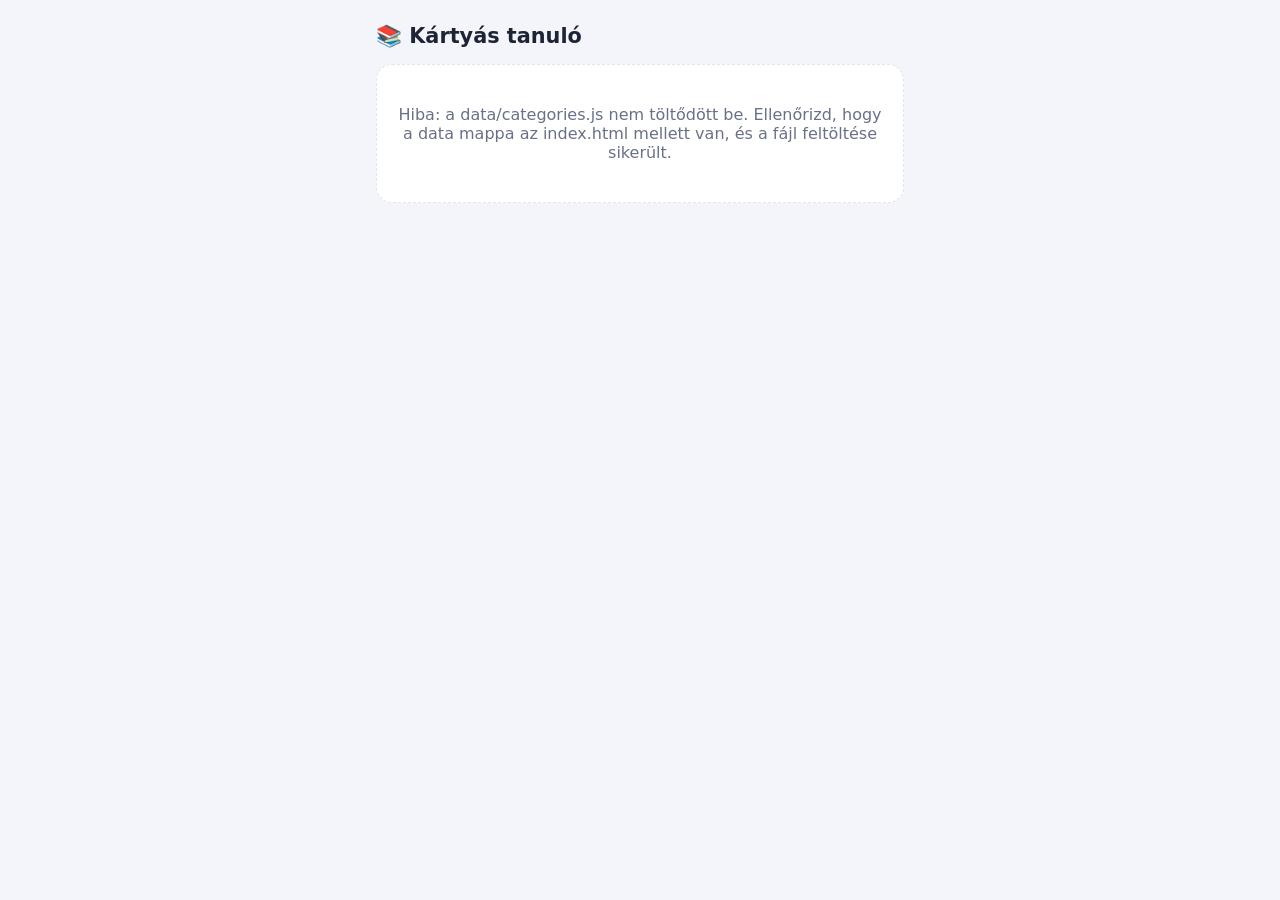
==== anat2/index.html @ ec22806a "Add files via upload" ====
<!DOCTYPE html>
<html lang="hu">
<head>
<meta charset="UTF-8">
<meta name="viewport" content="width=device-width, initial-scale=1, viewport-fit=cover">
<meta name="theme-color" content="#2b6cb0">
<meta name="apple-mobile-web-app-capable" content="yes">
<link rel="manifest" href="manifest.json">
<title>Kártyás tanuló</title>
<style>
:root{--bg:#f3f5fa;--card:#fff;--text:#1d2434;--muted:#687186;--accent:#2b6cb0;--ok:#2f855a;--ok-bg:#e6f4ec;--warn:#b7791f;--border:#dfe4ee}
*{box-sizing:border-box;-webkit-tap-highlight-color:transparent}
[hidden]{display:none!important}
html,body{margin:0;min-height:100%}
body{font-family:system-ui,-apple-system,"Segoe UI",Roboto,Helvetica,Arial,sans-serif;background:var(--bg);color:var(--text);padding:env(safe-area-inset-top) env(safe-area-inset-right) env(safe-area-inset-bottom) env(safe-area-inset-left)}
.wrap{max-width:560px;margin:0 auto;padding:16px;min-height:100vh;display:flex;flex-direction:column}
header{display:flex;align-items:center;gap:10px;padding:8px 0 16px}
header h1{font-size:1.3rem;margin:0;flex:1}
button{font:inherit;cursor:pointer;border:none;border-radius:12px;padding:12px 16px;background:var(--accent);color:#fff}
button:disabled{opacity:.4;cursor:default}
button.ghost{background:transparent;color:var(--accent);border:1px solid var(--border)}
button.small{padding:8px 12px;font-size:.9rem}
.cat-list{display:flex;flex-direction:column;gap:12px}
.cat{background:var(--card);color:var(--text);text-align:left;padding:18px;border-radius:16px;box-shadow:0 1px 3px rgba(0,0,0,.06);border:1px solid var(--border);display:block;width:100%}
.cat h2{margin:0 0 4px;font-size:1.1rem}
.cat p{margin:0 0 10px;color:var(--muted);font-size:.9rem}
.bar{height:8px;background:#e6eaf2;border-radius:99px;overflow:hidden}
.bar>div{height:100%;background:var(--ok);width:0;transition:width .3s}
.seg{display:grid;grid-template-columns:repeat(3,1fr);gap:6px;background:#e6eaf2;padding:4px;border-radius:14px;margin:12px 0}
.seg button{background:transparent;color:var(--text);padding:9px 4px;font-size:.82rem;border-radius:10px;line-height:1.2}
.seg button.active{background:var(--card);box-shadow:0 1px 3px rgba(0,0,0,.12);font-weight:600}
.meta{display:flex;justify-content:space-between;align-items:center;color:var(--muted);font-size:.9rem;margin-top:10px}
.scene{perspective:1200px;width:100%;height:min(58vh,420px);margin:8px 0 16px;touch-action:pan-y;user-select:none;-webkit-user-select:none}
.card{position:relative;width:100%;height:100%;transform-style:preserve-3d;transition:transform .5s ease;cursor:pointer}
.card.flipped{transform:rotateY(180deg)}
.card.instant{transition:none}
.face{position:absolute;inset:0;backface-visibility:hidden;-webkit-backface-visibility:hidden;background:var(--card);border-radius:20px;box-shadow:0 6px 20px rgba(0,0,0,.08);border:1px solid var(--border);padding:44px 24px 40px;display:flex;flex-direction:column;justify-content:center;align-items:center;text-align:center;overflow:auto}
.face.back{transform:rotateY(180deg);background:#f5f9ff}
.label{position:absolute;top:14px;left:18px;font-size:.75rem;text-transform:uppercase;letter-spacing:.08em;color:var(--muted)}
.face p{font-size:1.2rem;line-height:1.5;margin:0}
.face.back p{font-size:1.05rem}
.badge{position:absolute;top:12px;right:14px;background:var(--ok-bg);color:var(--ok);font-size:.78rem;padding:4px 10px;border-radius:99px;font-weight:600}
.hint{position:absolute;bottom:12px;left:0;right:0;text-align:center;font-size:.75rem;color:var(--muted)}
.controls{display:grid;grid-template-columns:1fr 1.4fr 1fr;gap:8px}
.toggle-known{background:var(--ok)}
.toggle-known.undo{background:var(--warn)}
.footer{display:flex;gap:8px;justify-content:center;margin-top:18px;flex-wrap:wrap}
.empty{text-align:center;color:var(--muted);padding:40px 16px;background:var(--card);border-radius:16px;border:1px dashed var(--border);margin-bottom:16px}
</style>
</head>
<body>
<div class="wrap">

  <!-- Kategória választó -->
  <section id="home">
    <header><h1>📚 Kártyás tanuló</h1></header>
    <div id="cat-list" class="cat-list"></div>
  </section>

  <!-- Tanulófelület -->
  <section id="study" hidden>
    <header>
      <button class="ghost small" id="back">← Témák</button>
      <h1 id="study-title"></h1>
    </header>

    <div class="bar"><div id="bar"></div></div>
    <div class="meta"><span id="progress-text"></span><span id="counter"></span></div>

    <div class="seg">
      <button data-filter="all" id="f-all">Mind</button>
      <button data-filter="unknown" id="f-unknown">Még nem tudom</button>
      <button data-filter="known" id="f-known">Tudom</button>
    </div>

    <div id="empty" class="empty" hidden></div>

    <div id="card-wrap" class="scene">
      <div id="card" class="card">
        <div class="face front">
          <span class="label">Kérdés</span>
          <span id="badge" class="badge" hidden>✓ Tudom</span>
          <p id="q"></p>
          <span class="hint">Koppints a válaszhoz · csúsztass oldalra a lapozáshoz</span>
        </div>
        <div class="face back">
          <span class="label">Válasz</span>
          <p id="a"></p>
        </div>
      </div>
    </div>

    <div class="controls">
      <button class="ghost" id="prev">◀ Előző</button>
      <button id="toggle-known" class="toggle-known">✓ Tudom</button>
      <button class="ghost" id="next">Következő ▶</button>
    </div>

    <div class="footer">
      <button class="ghost small" id="shuffle">🔀 Keverés</button>
      <button class="ghost small" id="reset">↺ Haladás nullázása</button>
    </div>
  </section>
</div>

<script src="data/categories.js" onerror="window.__catErr = true"></script>
<script>
(function () {
  const $ = s => document.querySelector(s);
  const cats = window.CATEGORIES || [];

  let cat = null;          // aktuális kategória
  let known = new Set();   // megjelölt (tudom) kártyák id-jai
  let filter = 'all';      // 'all' | 'unknown' | 'known'
  let shuffled = false;
  let order = [];          // a kártyák sorrendje (eredeti vagy kevert)
  let deck = [];           // a szűrt pakli
  let index = 0;
  let flipped = false;

  // ---------- Mentés (böngészőben, eszközönként) ----------
  function loadKnown(id) {
    try { return new Set(JSON.parse(localStorage.getItem('kartyak:known:' + id)) || []); }
    catch (e) { return new Set(); }
  }
  function saveKnown() {
    try { localStorage.setItem('kartyak:known:' + cat.id, JSON.stringify([...known])); }
    catch (e) { /* ha a tárhely nem elérhető, a haladás csak az aktuális munkamenetben marad */ }
  }

  function shuffle(arr) {
    const a = arr.slice();
    for (let i = a.length - 1; i > 0; i--) {
      const j = Math.floor(Math.random() * (i + 1));
      [a[i], a[j]] = [a[j], a[i]];
    }
    return a;
  }

  // ---------- Nézetek ----------
  function showView(name) {
    $('#home').hidden = name !== 'home';
    $('#study').hidden = name !== 'study';
    window.scrollTo(0, 0);
  }

  function renderHome() {
    const list = $('#cat-list');
    list.textContent = '';
    cats.forEach(c => {
      const k = loadKnown(c.id);
      const n = c.cards.filter(x => k.has(x.id)).length;
      const total = c.cards.length;

      const btn = document.createElement('button');
      btn.className = 'cat';

      const h = document.createElement('h2');
      h.textContent = c.title;

      const p = document.createElement('p');
      p.textContent = `${total} kártya · ${n} megtanulva`;

      const bar = document.createElement('div');
      bar.className = 'bar';
      const fill = document.createElement('div');
      fill.style.width = total ? (n / total * 100) + '%' : '0';
      bar.appendChild(fill);

      btn.append(h, p, bar);
      btn.addEventListener('click', () => openCat(c.id));
      list.appendChild(btn);
    });
  }

  function openCat(id) {
    cat = cats.find(c => c.id === id);
    known = loadKnown(id);
    filter = 'all';
    shuffled = false;
    order = cat.cards.slice();
    index = 0;
    resetFace();
    rebuild();
    showView('study');
    render();
  }

  // ---------- Pakli ----------
  function rebuild() {
    deck = order.filter(c =>
      filter === 'all' ||
      (filter === 'unknown' ? !known.has(c.id) : known.has(c.id))
    );
  }

  // ---------- Megjelenítés ----------
  function render() {
    const total = cat.cards.length;
    const nKnown = cat.cards.filter(c => known.has(c.id)).length;
    const nUnknown = total - nKnown;

    $('#study-title').textContent = cat.title;
    $('#bar').style.width = total ? (nKnown / total * 100) + '%' : '0';
    $('#progress-text').textContent = `${nKnown} / ${total} megtanulva`;

    $('#f-all').textContent = `Mind (${total})`;
    $('#f-unknown').textContent = `Még nem tudom (${nUnknown})`;
    $('#f-known').textContent = `Tudom (${nKnown})`;
    document.querySelectorAll('.seg button').forEach(b =>
      b.classList.toggle('active', b.dataset.filter === filter));

    $('#shuffle').textContent = shuffled ? '↺ Eredeti sorrend' : '🔀 Keverés';

    if (index > deck.length - 1) index = Math.max(0, deck.length - 1);

    const empty = deck.length === 0;
    $('#empty').hidden = !empty;
    $('#card-wrap').hidden = empty;
    $('.controls').hidden = empty;

    if (empty) {
      $('#counter').textContent = '0 / 0';
      $('#empty').textContent =
        filter === 'unknown' ? '🎉 Nincs több „még nem tudom” kártya!' :
        filter === 'known'   ? 'Még nincs megjelölt kártya.' :
                               'Nincs kártya.';
      return;
    }

    const c = deck[index];
    $('#counter').textContent = `${index + 1} / ${deck.length}`;
    $('#q').textContent = c.q;
    $('#a').textContent = c.a;

    const isKnown = known.has(c.id);
    $('#badge').hidden = !isKnown;
    const tk = $('#toggle-known');
    tk.textContent = isKnown ? '↺ Még nem tudom' : '✓ Tudom';
    tk.classList.toggle('undo', isKnown);

    $('#prev').disabled = index === 0;
    $('#next').disabled = index >= deck.length - 1;
  }

  // ---------- Lapozás és fordítás ----------
  function setFlip(v) {
    flipped = v;
    $('#card').classList.toggle('flipped', v);
  }
  // Kártyacserekor a kártya azonnal a kérdés oldalán legyen (animáció nélkül)
  function resetFace() {
    const card = $('#card');
    card.classList.add('instant');
    setFlip(false);
    void card.offsetWidth;
    card.classList.remove('instant');
  }

  function go(d) {
    if (!deck.length) return;
    const ni = index + d;
    if (ni < 0 || ni >= deck.length) return;
    index = ni;
    resetFace();
    render();
  }

  function flip() {
    if (!deck.length) return;
    setFlip(!flipped);
  }

  function toggleKnown() {
    const c = deck[index];
    if (!c) return;
    if (known.has(c.id)) known.delete(c.id);
    else known.add(c.id);
    saveKnown();
    if (filter !== 'all') resetFace(); // szűrt nézetben a kártya eltűnhet, ilyenkor a következő a kérdés oldalán induljon
    rebuild();
    render();
  }

  function setFilter(f) {
    filter = f;
    index = 0;
    resetFace();
    rebuild();
    render();
  }

  // ---------- Eseménykezelők ----------
  $('#back').addEventListener('click', () => { showView('home'); renderHome(); });
  $('#prev').addEventListener('click', () => go(-1));
  $('#next').addEventListener('click', () => go(1));
  $('#toggle-known').addEventListener('click', toggleKnown);
  $('#card').addEventListener('click', flip);

  document.querySelectorAll('.seg button').forEach(b =>
    b.addEventListener('click', () => setFilter(b.dataset.filter)));

  $('#shuffle').addEventListener('click', () => {
    shuffled = !shuffled;
    order = shuffled ? shuffle(cat.cards) : cat.cards.slice();
    index = 0;
    resetFace();
    rebuild();
    render();
  });

  $('#reset').addEventListener('click', () => {
    if (!confirm('Biztosan nullázod a haladást ebben a témában?')) return;
    known.clear();
    saveKnown();
    index = 0;
    resetFace();
    rebuild();
    render();
  });

  // Csúsztatás telefonon
  let sx = 0, sy = 0;
  const wrap = $('#card-wrap');
  wrap.addEventListener('touchstart', e => {
    sx = e.touches[0].clientX;
    sy = e.touches[0].clientY;
  }, { passive: true });
  wrap.addEventListener('touchend', e => {
    const t = e.changedTouches[0];
    const dx = t.clientX - sx, dy = t.clientY - sy;
    if (Math.abs(dx) > 50 && Math.abs(dy) < 40) go(dx < 0 ? 1 : -1);
  }, { passive: true });

  // Billentyűzet asztali géphez: ← → lapoz, Space fordít, K jelöl
  document.addEventListener('keydown', e => {
    if ($('#study').hidden) return;
    if (e.key === 'ArrowRight') go(1);
    else if (e.key === 'ArrowLeft') go(-1);
    else if (e.key === ' ') { e.preventDefault(); flip(); }
    else if (e.key === 'k' || e.key === 'K') toggleKnown();
  });

  // ---------- Indítás ----------
  showView('home');
  renderHome();
  if (!cats.length) {
    const msg = document.createElement('div');
    msg.className = 'empty';
    msg.textContent = window.__catErr
      ? 'Hiba: a data/categories.js nem töltődött be. Ellenőrizd, hogy a data mappa az index.html mellett van, és a fájl feltöltése sikerült.'
      : 'Nincs kategória a data/categories.js fájlban.';
    $('#cat-list').appendChild(msg);
  }

  // Offline működés: service worker csak http(s) felületen regisztrálódik (pl. GitHub Pages)
  if ('serviceWorker' in navigator && location.protocol.startsWith('http')) {
    navigator.serviceWorker.register('sw.js').catch(() => {});
  }
})();
</script>
</body>
</html>
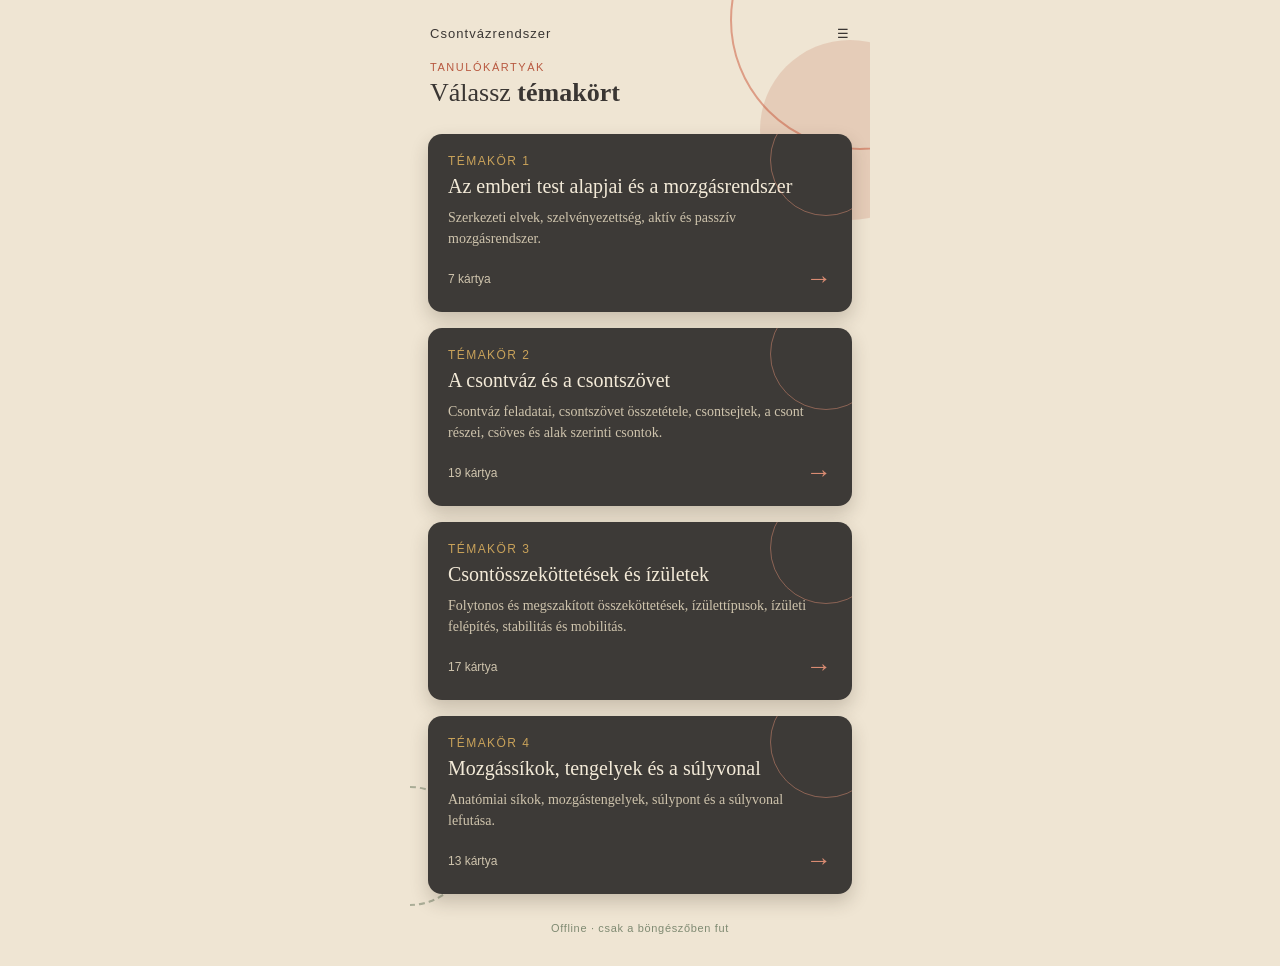
==== commit e1189238: "Add files via upload" ====
--- a/anat2/index.html
+++ b/anat2/index.html
@@ -3,132 +3,592 @@
 <head>
 <meta charset="UTF-8">
 <meta name="viewport" content="width=device-width, initial-scale=1, viewport-fit=cover">
-<meta name="theme-color" content="#2b6cb0">
-<meta name="apple-mobile-web-app-capable" content="yes">
-<link rel="manifest" href="manifest.json">
-<title>Kártyás tanuló</title>
+<title>Csontvázrendszer – Tanulókártyák</title>
 <style>
-:root{--bg:#f3f5fa;--card:#fff;--text:#1d2434;--muted:#687186;--accent:#2b6cb0;--ok:#2f855a;--ok-bg:#e6f4ec;--warn:#b7791f;--border:#dfe4ee}
-*{box-sizing:border-box;-webkit-tap-highlight-color:transparent}
-[hidden]{display:none!important}
-html,body{margin:0;min-height:100%}
-body{font-family:system-ui,-apple-system,"Segoe UI",Roboto,Helvetica,Arial,sans-serif;background:var(--bg);color:var(--text);padding:env(safe-area-inset-top) env(safe-area-inset-right) env(safe-area-inset-bottom) env(safe-area-inset-left)}
-.wrap{max-width:560px;margin:0 auto;padding:16px;min-height:100vh;display:flex;flex-direction:column}
-header{display:flex;align-items:center;gap:10px;padding:8px 0 16px}
-header h1{font-size:1.3rem;margin:0;flex:1}
-button{font:inherit;cursor:pointer;border:none;border-radius:12px;padding:12px 16px;background:var(--accent);color:#fff}
-button:disabled{opacity:.4;cursor:default}
-button.ghost{background:transparent;color:var(--accent);border:1px solid var(--border)}
-button.small{padding:8px 12px;font-size:.9rem}
-.cat-list{display:flex;flex-direction:column;gap:12px}
-.cat{background:var(--card);color:var(--text);text-align:left;padding:18px;border-radius:16px;box-shadow:0 1px 3px rgba(0,0,0,.06);border:1px solid var(--border);display:block;width:100%}
-.cat h2{margin:0 0 4px;font-size:1.1rem}
-.cat p{margin:0 0 10px;color:var(--muted);font-size:.9rem}
-.bar{height:8px;background:#e6eaf2;border-radius:99px;overflow:hidden}
-.bar>div{height:100%;background:var(--ok);width:0;transition:width .3s}
-.seg{display:grid;grid-template-columns:repeat(3,1fr);gap:6px;background:#e6eaf2;padding:4px;border-radius:14px;margin:12px 0}
-.seg button{background:transparent;color:var(--text);padding:9px 4px;font-size:.82rem;border-radius:10px;line-height:1.2}
-.seg button.active{background:var(--card);box-shadow:0 1px 3px rgba(0,0,0,.12);font-weight:600}
-.meta{display:flex;justify-content:space-between;align-items:center;color:var(--muted);font-size:.9rem;margin-top:10px}
-.scene{perspective:1200px;width:100%;height:min(58vh,420px);margin:8px 0 16px;touch-action:pan-y;user-select:none;-webkit-user-select:none}
-.card{position:relative;width:100%;height:100%;transform-style:preserve-3d;transition:transform .5s ease;cursor:pointer}
-.card.flipped{transform:rotateY(180deg)}
-.card.instant{transition:none}
-.face{position:absolute;inset:0;backface-visibility:hidden;-webkit-backface-visibility:hidden;background:var(--card);border-radius:20px;box-shadow:0 6px 20px rgba(0,0,0,.08);border:1px solid var(--border);padding:44px 24px 40px;display:flex;flex-direction:column;justify-content:center;align-items:center;text-align:center;overflow:auto}
-.face.back{transform:rotateY(180deg);background:#f5f9ff}
-.label{position:absolute;top:14px;left:18px;font-size:.75rem;text-transform:uppercase;letter-spacing:.08em;color:var(--muted)}
-.face p{font-size:1.2rem;line-height:1.5;margin:0}
-.face.back p{font-size:1.05rem}
-.badge{position:absolute;top:12px;right:14px;background:var(--ok-bg);color:var(--ok);font-size:.78rem;padding:4px 10px;border-radius:99px;font-weight:600}
-.hint{position:absolute;bottom:12px;left:0;right:0;text-align:center;font-size:.75rem;color:var(--muted)}
-.controls{display:grid;grid-template-columns:1fr 1.4fr 1fr;gap:8px}
-.toggle-known{background:var(--ok)}
-.toggle-known.undo{background:var(--warn)}
-.footer{display:flex;gap:8px;justify-content:center;margin-top:18px;flex-wrap:wrap}
-.empty{text-align:center;color:var(--muted);padding:40px 16px;background:var(--card);border-radius:16px;border:1px dashed var(--border);margin-bottom:16px}
+  :root {
+    --paper: #efe5d3;
+    --paper-deep: #e4d7bf;
+    --ink: #3a3633;
+    --card: #3d3a37;
+    --card-line: #5a5550;
+    --cream: #f3ead8;
+    --muted-cream: #cfc4ad;
+    --terracotta: #b8583f;
+    --terracotta-soft: #d98b72;
+    --sage: #7f8a72;
+    --mustard: #c9a25a;
+    --shadow: rgba(60, 45, 30, 0.22);
+  }
+
+  * { box-sizing: border-box; margin: 0; padding: 0; }
+
+  html, body {
+    min-height: 100%;
+    background: var(--paper);
+    color: var(--ink);
+    font-family: Georgia, "Times New Roman", serif;
+    -webkit-font-smoothing: antialiased;
+  }
+
+  body {
+    display: flex;
+    justify-content: center;
+    padding: env(safe-area-inset-top, 0px) 12px env(safe-area-inset-bottom, 0px);
+    min-height: 100vh;
+  }
+
+  .app {
+    position: relative;
+    width: 100%;
+    max-width: 460px;
+    min-height: 100vh;
+    overflow: hidden;
+    padding: 22px 18px 32px;
+  }
+
+  /* decorative arcs, like the reference */
+  .deco {
+    position: absolute;
+    pointer-events: none;
+    border-radius: 50%;
+    z-index: 0;
+  }
+  .deco.a {
+    width: 260px; height: 260px;
+    top: -110px; right: -120px;
+    border: 2px solid var(--terracotta-soft);
+    opacity: 0.8;
+  }
+  .deco.b {
+    width: 180px; height: 180px;
+    top: 40px; right: -70px;
+    background: var(--terracotta);
+    opacity: 0.18;
+  }
+  .deco.c {
+    width: 120px; height: 120px;
+    bottom: 60px; left: -60px;
+    border: 2px dashed var(--sage);
+    opacity: 0.6;
+  }
+
+  .content { position: relative; z-index: 1; }
+
+  .topbar {
+    display: flex;
+    align-items: center;
+    justify-content: space-between;
+    font-family: "Trebuchet MS", Verdana, sans-serif;
+    font-size: 13px;
+    letter-spacing: 0.08em;
+    color: var(--ink);
+    padding: 4px 2px 14px;
+  }
+  .icon-btn {
+    background: none;
+    border: none;
+    color: var(--ink);
+    font-size: 22px;
+    cursor: pointer;
+    padding: 6px 8px;
+    line-height: 1;
+  }
+  .icon-btn:disabled { opacity: 0.25; cursor: default; }
+
+  .heading { margin: 6px 2px 4px; }
+  .heading .eyebrow {
+    font-family: "Trebuchet MS", Verdana, sans-serif;
+    font-size: 11px;
+    letter-spacing: 0.14em;
+    text-transform: uppercase;
+    color: var(--terracotta);
+  }
+  .heading h1 {
+    font-size: 26px;
+    font-weight: normal;
+    line-height: 1.2;
+    margin-top: 4px;
+  }
+  .heading h1 strong { font-weight: bold; }
+
+  .view { display: none; }
+  .view.active { display: block; }
+
+  /* ---------- category selection ---------- */
+  .category-list {
+    display: flex;
+    flex-direction: column;
+    gap: 16px;
+    margin-top: 26px;
+  }
+  .cat-card {
+    position: relative;
+    background: var(--card);
+    color: var(--cream);
+    border-radius: 14px;
+    padding: 20px 20px 18px;
+    cursor: pointer;
+    box-shadow: 0 8px 18px var(--shadow);
+    border: none;
+    text-align: left;
+    width: 100%;
+    font-family: inherit;
+    transition: transform 0.15s ease;
+    overflow: hidden;
+  }
+  .cat-card:active { transform: scale(0.98); }
+  .cat-card::before {
+    content: "";
+    position: absolute;
+    right: -30px; top: -30px;
+    width: 110px; height: 110px;
+    border-radius: 50%;
+    border: 1.5px solid var(--terracotta-soft);
+    opacity: 0.5;
+  }
+  .cat-num {
+    font-family: "Trebuchet MS", Verdana, sans-serif;
+    font-size: 12px;
+    letter-spacing: 0.12em;
+    color: var(--mustard);
+    text-transform: uppercase;
+  }
+  .cat-title {
+    font-size: 20px;
+    margin: 6px 0 8px;
+    line-height: 1.25;
+    color: var(--cream);
+  }
+  .cat-desc {
+    font-size: 14px;
+    line-height: 1.5;
+    color: var(--muted-cream);
+  }
+  .cat-foot {
+    display: flex;
+    justify-content: space-between;
+    align-items: center;
+    margin-top: 14px;
+    font-family: "Trebuchet MS", Verdana, sans-serif;
+    font-size: 12px;
+    color: var(--muted-cream);
+  }
+  .cat-arrow {
+    font-size: 26px;
+    color: var(--terracotta-soft);
+  }
+
+  /* ---------- deck view ---------- */
+  .deck-head {
+    margin-top: 6px;
+  }
+  .deck-head h2 {
+    font-size: 21px;
+    font-weight: normal;
+    margin-top: 4px;
+    line-height: 1.25;
+  }
+  .deck-head h2 strong { font-weight: bold; }
+
+  .progress-row {
+    display: flex;
+    justify-content: space-between;
+    align-items: center;
+    font-family: "Trebuchet MS", Verdana, sans-serif;
+    font-size: 12px;
+    color: var(--ink);
+    margin: 18px 2px 8px;
+  }
+  .progress {
+    height: 6px;
+    background: var(--paper-deep);
+    border-radius: 6px;
+    overflow: hidden;
+  }
+  .progress-fill {
+    height: 100%;
+    width: 0%;
+    background: var(--terracotta);
+    transition: width 0.3s ease;
+  }
+
+  .scene {
+    perspective: 1200px;
+    margin-top: 18px;
+    height: 360px;
+  }
+  .flipper {
+    position: relative;
+    width: 100%;
+    height: 100%;
+    transition: transform 0.55s cubic-bezier(.4,.2,.2,1);
+    transform-style: preserve-3d;
+    cursor: pointer;
+  }
+  .flipper.flipped { transform: rotateY(180deg); }
+
+  .face {
+    position: absolute;
+    inset: 0;
+    border-radius: 16px;
+    backface-visibility: hidden;
+    -webkit-backface-visibility: hidden;
+    display: flex;
+    flex-direction: column;
+    padding: 24px 22px;
+    box-shadow: 0 10px 22px var(--shadow);
+    overflow: hidden;
+  }
+  .face.front {
+    background: var(--card);
+    color: var(--cream);
+  }
+  .face.back {
+    background: var(--cream);
+    color: var(--ink);
+    transform: rotateY(180deg);
+    border: 1.5px solid var(--paper-deep);
+  }
+  .face::after {
+    content: "";
+    position: absolute;
+    right: -50px; bottom: -50px;
+    width: 150px; height: 150px;
+    border-radius: 50%;
+    border: 1.5px solid var(--terracotta-soft);
+    opacity: 0.35;
+    pointer-events: none;
+  }
+  .face-label {
+    font-family: "Trebuchet MS", Verdana, sans-serif;
+    font-size: 11px;
+    letter-spacing: 0.14em;
+    text-transform: uppercase;
+    margin-bottom: 14px;
+  }
+  .face.front .face-label { color: var(--mustard); }
+  .face.back .face-label { color: var(--terracotta); }
+
+  .face-text {
+    font-size: 19px;
+    line-height: 1.45;
+    overflow-y: auto;
+    flex: 1;
+    padding-right: 4px;
+  }
+  .face.back .face-text { font-size: 17px; }
+
+  .face-hint {
+    font-family: "Trebuchet MS", Verdana, sans-serif;
+    font-size: 12px;
+    color: var(--muted-cream);
+    text-align: right;
+    margin-top: 10px;
+  }
+  .face.back .face-hint { color: var(--sage); }
+
+  .controls {
+    display: flex;
+    justify-content: space-between;
+    align-items: center;
+    margin-top: 22px;
+    gap: 10px;
+  }
+  .nav-btn {
+    background: none;
+    border: 1.5px solid var(--ink);
+    color: var(--ink);
+    font-family: "Trebuchet MS", Verdana, sans-serif;
+    font-size: 14px;
+    padding: 10px 14px;
+    border-radius: 999px;
+    cursor: pointer;
+  }
+  .nav-btn:disabled { opacity: 0.3; cursor: default; }
+  .nav-btn.arrow {
+    border: none;
+    color: var(--terracotta);
+    font-size: 30px;
+    padding: 0 6px;
+    line-height: 1;
+  }
+  .nav-btn.arrow:disabled { color: var(--ink); }
+
+  .mark-row {
+    display: flex;
+    gap: 10px;
+    margin-top: 16px;
+  }
+  .mark-btn {
+    flex: 1;
+    font-family: "Trebuchet MS", Verdana, sans-serif;
+    font-size: 13px;
+    padding: 11px 10px;
+    border-radius: 10px;
+    border: none;
+    cursor: pointer;
+    color: var(--cream);
+  }
+  .mark-btn.know { background: var(--sage); }
+  .mark-btn.again { background: var(--terracotta); }
+  .mark-btn.active { box-shadow: inset 0 0 0 2px var(--cream), 0 0 0 2px var(--ink); }
+
+  .mini-actions {
+    display: flex;
+    justify-content: center;
+    gap: 18px;
+    margin-top: 16px;
+    font-family: "Trebuchet MS", Verdana, sans-serif;
+    font-size: 13px;
+  }
+  .link-btn {
+    background: none;
+    border: none;
+    color: var(--ink);
+    text-decoration: underline;
+    text-underline-offset: 3px;
+    cursor: pointer;
+    font-family: inherit;
+    font-size: inherit;
+    padding: 4px;
+  }
+
+  .done-box {
+    display: none;
+    margin-top: 18px;
+    background: var(--paper-deep);
+    border-radius: 14px;
+    padding: 18px;
+    text-align: center;
+    font-size: 15px;
+    line-height: 1.5;
+  }
+  .done-box.show { display: block; }
+  .done-box strong { color: var(--terracotta); font-weight: bold; }
+
+  footer {
+    margin-top: 28px;
+    text-align: center;
+    font-family: "Trebuchet MS", Verdana, sans-serif;
+    font-size: 11px;
+    color: var(--sage);
+    letter-spacing: 0.06em;
+  }
+
+  @media (prefers-reduced-motion: reduce) {
+    .flipper, .progress-fill { transition: none; }
+  }
 </style>
 </head>
 <body>
-<div class="wrap">
-
-  <!-- Kategória választó -->
-  <section id="home">
-    <header><h1>📚 Kártyás tanuló</h1></header>
-    <div id="cat-list" class="cat-list"></div>
-  </section>
-
-  <!-- Tanulófelület -->
-  <section id="study" hidden>
-    <header>
-      <button class="ghost small" id="back">← Témák</button>
-      <h1 id="study-title"></h1>
-    </header>
-
-    <div class="bar"><div id="bar"></div></div>
-    <div class="meta"><span id="progress-text"></span><span id="counter"></span></div>
-
-    <div class="seg">
-      <button data-filter="all" id="f-all">Mind</button>
-      <button data-filter="unknown" id="f-unknown">Még nem tudom</button>
-      <button data-filter="known" id="f-known">Tudom</button>
+<div class="app">
+  <div class="deco a"></div>
+  <div class="deco b"></div>
+  <div class="deco c"></div>
+
+  <div class="content">
+    <div class="topbar">
+      <span>Csontvázrendszer</span>
+      <span id="topRight">☰</span>
     </div>
 
-    <div id="empty" class="empty" hidden></div>
-
-    <div id="card-wrap" class="scene">
-      <div id="card" class="card">
-        <div class="face front">
-          <span class="label">Kérdés</span>
-          <span id="badge" class="badge" hidden>✓ Tudom</span>
-          <p id="q"></p>
-          <span class="hint">Koppints a válaszhoz · csúsztass oldalra a lapozáshoz</span>
+    <!-- HOME: category selection -->
+    <section id="homeView" class="view active">
+      <div class="heading">
+        <div class="eyebrow">Tanulókártyák</div>
+        <h1>Válassz <strong>témakört</strong></h1>
+      </div>
+      <div class="category-list" id="categoryList"></div>
+      <footer>Offline · csak a böngészőben fut</footer>
+    </section>
+
+    <!-- DECK: cards -->
+    <section id="deckView" class="view">
+      <div class="topbar">
+        <button class="icon-btn" id="backHome" aria-label="Vissza">←</button>
+        <span id="deckTopLabel"></span>
+        <span style="width:38px"></span>
+      </div>
+
+      <div class="deck-head">
+        <div class="eyebrow heading" style="margin:0"><span class="eyebrow" id="deckEyebrow"></span></div>
+        <h2 id="deckTitle"></h2>
+      </div>
+
+      <div class="progress-row">
+        <span id="counter">1 / 1</span>
+        <span id="knownCount">Tudom: 0</span>
+      </div>
+      <div class="progress"><div class="progress-fill" id="progressFill"></div></div>
+
+      <div class="scene">
+        <div class="flipper" id="flipper" role="button" tabindex="0" aria-label="Kártya megfordítása">
+          <div class="face front">
+            <div class="face-label">Kérdés</div>
+            <div class="face-text" id="frontText"></div>
+            <div class="face-hint">Koppints a válaszhoz</div>
+          </div>
+          <div class="face back">
+            <div class="face-label">Válasz</div>
+            <div class="face-text" id="backText"></div>
+            <div class="face-hint">Koppints vissza</div>
+          </div>
         </div>
-        <div class="face back">
-          <span class="label">Válasz</span>
-          <p id="a"></p>
-        </div>
-      </div>
-    </div>
-
-    <div class="controls">
-      <button class="ghost" id="prev">◀ Előző</button>
-      <button id="toggle-known" class="toggle-known">✓ Tudom</button>
-      <button class="ghost" id="next">Következő ▶</button>
-    </div>
-
-    <div class="footer">
-      <button class="ghost small" id="shuffle">🔀 Keverés</button>
-      <button class="ghost small" id="reset">↺ Haladás nullázása</button>
-    </div>
-  </section>
+      </div>
+
+      <div class="mark-row">
+        <button class="mark-btn again" id="markAgain">Gyakorlom ↻</button>
+        <button class="mark-btn know" id="markKnow">Tudom ✓</button>
+      </div>
+
+      <div class="controls">
+        <button class="nav-btn arrow" id="prevBtn" aria-label="Előző">←</button>
+        <button class="nav-btn" id="shuffleBtn">Keverés</button>
+        <button class="nav-btn arrow" id="nextBtn" aria-label="Következő">→</button>
+      </div>
+
+      <div class="mini-actions">
+        <button class="link-btn" id="restartBtn">Újrakezdés</button>
+        <button class="link-btn" id="practiceBtn">Csak a „gyakorlom” kártyák</button>
+      </div>
+
+      <div class="done-box" id="doneBox">
+        <strong>Kész a kör!</strong><br>
+        <span id="doneText"></span>
+      </div>
+    </section>
+  </div>
 </div>
 
-<script src="data/categories.js" onerror="window.__catErr = true"></script>
 <script>
-(function () {
-  const $ = s => document.querySelector(s);
-  const cats = window.CATEGORIES || [];
-
-  let cat = null;          // aktuális kategória
-  let known = new Set();   // megjelölt (tudom) kártyák id-jai
-  let filter = 'all';      // 'all' | 'unknown' | 'known'
-  let shuffled = false;
-  let order = [];          // a kártyák sorrendje (eredeti vagy kevert)
-  let deck = [];           // a szűrt pakli
-  let index = 0;
+  const CATEGORIES = [
+    {
+      id: 1,
+      title: "Az emberi test alapjai és a mozgásrendszer",
+      desc: "Szerkezeti elvek, szelvényezettség, aktív és passzív mozgásrendszer.",
+      cards: [
+        { q: "Mi a bilaterális szimmetria?", a: "A test jobb és bal oldala alapvetően egymás tükörképe. A középsík (median sagittalis sík) osztja jobb és bal félre." },
+        { q: "Mi a szelvényezettség (szegmentáció)?", a: "A test bizonyos részei hasonló, ismétlődő szakaszokból, szelvényekből épülnek fel." },
+        { q: "Adj példát a szelvényezettségre!", a: "Gerincoszlop csigolyái, a bordák elhelyezkedése, a törzs izmainak egyes rétegei, a gerincvelői idegek szegmentális elrendeződése." },
+        { q: "Mi a mozgásrendszer feladata?", a: "Lehetővé teszi a test helyzetének megváltoztatását, a helyváltoztatást és a testtartás fenntartását." },
+        { q: "Mi tartozik a passzív mozgásrendszerhez?", a: "Csontok, ízületek, ízületi szalagok és porcok. Feladata: a test támasztása, védelme és a mozgás kereteinek biztosítása." },
+        { q: "Mi tartozik az aktív mozgásrendszerhez?", a: "Vázizmok és izmok inai. Az izom-összehúzódással létrehozza a mozgást, fenntartja a testtartást és stabilizálja az ízületeket." },
+        { q: "Melyik rész hozza létre a mozgást: az aktív vagy a passzív?", a: "Az aktív rész. A passzív rész a mozgás kereteit adja." }
+      ]
+    },
+    {
+      id: 2,
+      title: "A csontváz és a csontszövet",
+      desc: "Csontváz feladatai, csontszövet összetétele, csontsejtek, a csont részei, csöves és alak szerinti csontok.",
+      cards: [
+        { q: "Hány csontból áll egy felnőtt csontváza?", a: "Általában 206 csontból." },
+        { q: "Sorold fel a csontváz hat feladatát!", a: "Támasztás, védelem, mozgás, vérképzés, ásványianyag-raktározás, energiaraktározás." },
+        { q: "Mely részek alkotják a tengelyvázat?", a: "A koponya, a gerincoszlop és a mellkas." },
+        { q: "Mi a csontszövet szerves állománya?", a: "Kb. 1/3 részt tesz ki, főként kollagénrostokból áll. Rugalmasságot és hajlékonyságot ad, és segít megelőzni a csont törékenységét." },
+        { q: "Mi a csontszövet szervetlen állománya?", a: "Kb. 2/3 részt tesz ki, főként kalcium- és foszfátsókból áll. Keménységet és szilárdságot biztosít." },
+        { q: "Mi az osteoblast?", a: "Csontépítő sejt, új csontállományt termel." },
+        { q: "Mi az osteoclast?", a: "Csontbontó sejt, lebontja a régi csontállományt." },
+        { q: "Mi az osteocyta?", a: "Érett csontsejt, fenntartja a csontszövetet." },
+        { q: "Mi a különbség a tömör és a szivacsos csontállomány között?", a: "A tömör (substantia compacta) kemény, sűrű, nagy teherbírású. A szivacsos (substantia spongiosa) gerendázatos, könnyebb, a csont belsejében található." },
+        { q: "Mi a csonthártya (periosteum)?", a: "A csont külső felszínét borító kötőszövetes hártya. Vérereket és idegeket tartalmaz." },
+        { q: "Mi a velőüreg (cavitas medullaris)?", a: "A hosszú csontok középső részében található üreg." },
+        { q: "Mi a diaphysis?", a: "A csöves csont középső, hosszú szakasza, a csonttest." },
+        { q: "Mi a metaphysis?", a: "A csonttest és a csontvég közötti átmeneti terület." },
+        { q: "Mi a növekedési porc (epiphysisporc) szerepe?", a: "Gyermekkorban a hosszanti növekedés helye. Felnőttkorban elcsontosodik, helyén epiphysisvonal marad." },
+        { q: "Adj példát hosszú (csöves) csontra!", a: "Combcsont, felkarcsont, sípcsont. Hosszúságuk nagyobb, mint szélességük és vastagságuk." },
+        { q: "Adj példát rövid csontra!", a: "Kéztőcsontok, lábtőcsontok. Hosszúságuk, szélességük és vastagságuk közel azonos." },
+        { q: "Adj példát lapos csontra!", a: "Lapocka, szegycsont, bordák, koponyacsontok. Védő és izomtapadási szerepük van." },
+        { q: "Adj példát szabálytalan csontra!", a: "Csigolyák, egyes arckoponyacsontok. Bonyolult, változatos alakúak." },
+        { q: "Mi a szezámcsont, és mi a példája?", a: "Inakban kialakuló kis csont, amely védi az inat és javítja az izom erőkarját. Példa: térdkalács (patella)." }
+      ]
+    },
+    {
+      id: 3,
+      title: "Csontösszeköttetések és ízületek",
+      desc: "Folytonos és megszakított összeköttetések, ízülettípusok, ízületi felépítés, stabilitás és mobilitás.",
+      cards: [
+        { q: "Mi jellemzi a folytonos csontösszeköttetéseket (synarthrosis)?", a: "A csontokat kötőszövet vagy porc köti össze. Nincs valódi ízületi rés." },
+        { q: "Adj példát syndesmosisra!", a: "A sípcsont és a szárkapocscsont közötti összeköttetés." },
+        { q: "Adj példát sutura típusú összeköttetésre!", a: "A koponyacsontok között." },
+        { q: "Adj példát synchondrosisra!", a: "Az első bordaporc és a szegycsont közötti porcos kapcsolat." },
+        { q: "Adj példát symphysisre!", a: "A csigolyatestek között, illetve a szeméremcsontok között." },
+        { q: "Mi jellemzi a megszakított összeköttetéseket (diarthrosis)?", a: "Valódi ízületek, ízületi réssel. A csontok egymáshoz képest elmozdulhatnak." },
+        { q: "Sorold fel a synoviális ízület hat fő alkotórészét!", a: "Ízületi fej, ízületi vápa, ízületi porc, ízületi tok, ízületi üreg, ízületi folyadék (synovia)." },
+        { q: "Mi a synovia feladata?", a: "Kenést és tápanyagellátást biztosít az ízületi porcnak." },
+        { q: "Mi az ízületi tok két rétege?", a: "Külső rostos réteg (membrana fibrosa) és belső ízületi belhártya (membrana synovialis), amely az ízületi folyadékot termeli." },
+        { q: "Sorold fel a synoviális ízület járulékos elemeit!", a: "Ízületi szalagok, ízületi korongok, meniscusok, ízületi ajkak (labrum), nyáktömlők (bursa), ínhüvelyek." },
+        { q: "Milyen mozgásokat végez az egytengelyű ízület? Példa?", a: "Hajlítás (flexio) és nyújtás (extensio). Példa: könyökízület, ujjpercek közötti ízületek." },
+        { q: "Milyen mozgásokat végez a kéttengelyű ízület? Példa?", a: "Hajlítás, nyújtás, távolítás (abductio) és közelítés (adductio). Példa: csuklóízület, hüvelykujj nyeregízülete." },
+        { q: "Milyen mozgásokat végez a háromtengelyű ízület? Példa?", a: "Hajlítás, nyújtás, távolítás, közelítés és forgatás (rotatio). Példa: váll- és csípőízület." },
+        { q: "Mi az egyszerű ízület (articulatio simplex)?", a: "Olyan ízület, amelyben két csont vesz részt. Példa: vállízület." },
+        { q: "Mi a komplex ízület (articulatio complexa)? Példa?", a: "Az ízületi üregben porcos korong vagy meniscus is található. Példa: térdízület." },
+        { q: "Mi a kapcsolat az ízületek stabilitása és mobilitása között?", a: "Általában fordított: a nagyobb mobilitás gyakran kisebb stabilitással, a nagyobb stabilitás kisebb mozgásterjedelemmel jár." },
+        { q: "Mit jelent az ízületről-ízületre elv?", a: "Az ízületek felváltva igényelnek mobilitást vagy stabilitást. Például a bokaízület mobilitást, a térdízület stabilitást igényel. Ha egy ízület nem látja el feladatát, a szomszédos ízületek túlterhelődhetnek." }
+      ]
+    },
+    {
+      id: 4,
+      title: "Mozgássíkok, tengelyek és a súlyvonal",
+      desc: "Anatómiai síkok, mozgástengelyek, súlypont és a súlyvonal lefutása.",
+      cards: [
+        { q: "Melyik sík osztja a testet jobb és bal oldalra? Milyen mozgások jellemzik?", a: "A sagittalis (nyílirányú) sík. Jellemző mozgások: flexio és extensio. Példa: guggolás, könyökhajlítás." },
+        { q: "Melyik sík osztja a testet elülső és hátulsó részre? Milyen mozgások?", a: "A frontalis (homloksík, coronalis sík). Jellemző mozgások: abductio, adductio, oldalra hajlítás. Példa: karemelés oldalra." },
+        { q: "Melyik sík osztja a testet felső és alsó részre? Milyen mozgások?", a: "A transversalis (vízszintes) sík. Jellemző mozgások: rotatio, horizontális abductio és adductio. Példa: törzsfordítás." },
+        { q: "Melyik tengely körül történnek a sagittalis síkbeli mozgások?", a: "A haránttengely (transversalis tengely), amely jobbról balra halad." },
+        { q: "Melyik tengely körül történnek a frontalis síkbeli mozgások?", a: "A nyílirányú tengely (sagittalis tengely), amely elölről hátrafelé halad." },
+        { q: "Melyik tengely körül történnek a transversalis síkbeli mozgások?", a: "A hossztengely (longitudinalis tengely), amely függőlegesen halad a test hosszában." },
+        { q: "Mi a súlypont (centrum gravitatis)?", a: "Az a képzeletbeli pont, amelyben a test teljes tömege koncentráltnak tekinthető, és ahol a gravitációs erő eredője hat." },
+        { q: "Hol található az emberi test súlypontja anatómiai alaphelyzetben?", a: "Megközelítőleg a második keresztcsonti csigolya (S2) magasságában, a medence területén." },
+        { q: "Mi a súlyvonal?", a: "A súlyponton áthaladó, függőleges képzeletbeli vonal, amely a gravitációs erő irányát jelöli. Viszonya a támaszfelülethez meghatározza az egyensúlyt." },
+        { q: "Hol halad a súlyvonal a gerincoszlop mentén állásban?", a: "Az ágyéki szakasz előtt, a háti szakasz mögött." },
+        { q: "Hol halad a súlyvonal a térdízülethez képest?", a: "Kissé a térdízület forgástengelye előtt." },
+        { q: "Hol halad a súlyvonal a csípőízülethez képest?", a: "Kissé a csípőízület forgástengelye mögött." },
+        { q: "Hol halad a súlyvonal a fej területén?", a: "A külső hallójárat közelében." }
+      ]
+    }
+  ];
+
+  // ---------- state ----------
+  let catIndex = 0;
+  let order = [];
+  let pos = 0;
+  let known = new Set();
+  let practiceOnly = false;
   let flipped = false;
 
-  // ---------- Mentés (böngészőben, eszközönként) ----------
-  function loadKnown(id) {
-    try { return new Set(JSON.parse(localStorage.getItem('kartyak:known:' + id)) || []); }
-    catch (e) { return new Set(); }
-  }
-  function saveKnown() {
-    try { localStorage.setItem('kartyak:known:' + cat.id, JSON.stringify([...known])); }
-    catch (e) { /* ha a tárhely nem elérhető, a haladás csak az aktuális munkamenetben marad */ }
-  }
-
-  function shuffle(arr) {
+  const $ = (id) => document.getElementById(id);
+
+  function showView(name) {
+    $("homeView").classList.toggle("active", name === "home");
+    $("deckView").classList.toggle("active", name === "deck");
+    window.scrollTo(0, 0);
+  }
+
+  // ---------- home ----------
+  function renderHome() {
+    const list = $("categoryList");
+    list.innerHTML = "";
+    CATEGORIES.forEach((cat, i) => {
+      const btn = document.createElement("button");
+      btn.className = "cat-card";
+      btn.innerHTML = `
+        <div class="cat-num">Témakör ${cat.id}</div>
+        <div class="cat-title"></div>
+        <div class="cat-desc"></div>
+        <div class="cat-foot">
+          <span></span>
+          <span class="cat-arrow">→</span>
+        </div>`;
+      btn.querySelector(".cat-title").textContent = cat.title;
+      btn.querySelector(".cat-desc").textContent = cat.desc;
+      btn.querySelector(".cat-foot span").textContent = cat.cards.length + " kártya";
+      btn.addEventListener("click", () => openCategory(i));
+      list.appendChild(btn);
+    });
+  }
+
+  // ---------- deck ----------
+  function shuffleArray(arr) {
     const a = arr.slice();
     for (let i = a.length - 1; i > 0; i--) {
       const j = Math.floor(Math.random() * (i + 1));
@@ -137,227 +597,156 @@
     return a;
   }
 
-  // ---------- Nézetek ----------
-  function showView(name) {
-    $('#home').hidden = name !== 'home';
-    $('#study').hidden = name !== 'study';
-    window.scrollTo(0, 0);
-  }
-
-  function renderHome() {
-    const list = $('#cat-list');
-    list.textContent = '';
-    cats.forEach(c => {
-      const k = loadKnown(c.id);
-      const n = c.cards.filter(x => k.has(x.id)).length;
-      const total = c.cards.length;
-
-      const btn = document.createElement('button');
-      btn.className = 'cat';
-
-      const h = document.createElement('h2');
-      h.textContent = c.title;
-
-      const p = document.createElement('p');
-      p.textContent = `${total} kártya · ${n} megtanulva`;
-
-      const bar = document.createElement('div');
-      bar.className = 'bar';
-      const fill = document.createElement('div');
-      fill.style.width = total ? (n / total * 100) + '%' : '0';
-      bar.appendChild(fill);
-
-      btn.append(h, p, bar);
-      btn.addEventListener('click', () => openCat(c.id));
-      list.appendChild(btn);
-    });
-  }
-
-  function openCat(id) {
-    cat = cats.find(c => c.id === id);
-    known = loadKnown(id);
-    filter = 'all';
-    shuffled = false;
-    order = cat.cards.slice();
-    index = 0;
-    resetFace();
-    rebuild();
-    showView('study');
-    render();
-  }
-
-  // ---------- Pakli ----------
-  function rebuild() {
-    deck = order.filter(c =>
-      filter === 'all' ||
-      (filter === 'unknown' ? !known.has(c.id) : known.has(c.id))
-    );
-  }
-
-  // ---------- Megjelenítés ----------
-  function render() {
-    const total = cat.cards.length;
-    const nKnown = cat.cards.filter(c => known.has(c.id)).length;
-    const nUnknown = total - nKnown;
-
-    $('#study-title').textContent = cat.title;
-    $('#bar').style.width = total ? (nKnown / total * 100) + '%' : '0';
-    $('#progress-text').textContent = `${nKnown} / ${total} megtanulva`;
-
-    $('#f-all').textContent = `Mind (${total})`;
-    $('#f-unknown').textContent = `Még nem tudom (${nUnknown})`;
-    $('#f-known').textContent = `Tudom (${nKnown})`;
-    document.querySelectorAll('.seg button').forEach(b =>
-      b.classList.toggle('active', b.dataset.filter === filter));
-
-    $('#shuffle').textContent = shuffled ? '↺ Eredeti sorrend' : '🔀 Keverés';
-
-    if (index > deck.length - 1) index = Math.max(0, deck.length - 1);
-
-    const empty = deck.length === 0;
-    $('#empty').hidden = !empty;
-    $('#card-wrap').hidden = empty;
-    $('.controls').hidden = empty;
-
-    if (empty) {
-      $('#counter').textContent = '0 / 0';
-      $('#empty').textContent =
-        filter === 'unknown' ? '🎉 Nincs több „még nem tudom” kártya!' :
-        filter === 'known'   ? 'Még nincs megjelölt kártya.' :
-                               'Nincs kártya.';
-      return;
+  function buildOrder() {
+    const all = CATEGORIES[catIndex].cards.map((_, i) => i);
+    order = practiceOnly ? all.filter(i => !known.has(i)) : all;
+    if (order.length === 0) order = all;
+    pos = 0;
+  }
+
+  function openCategory(i) {
+    catIndex = i;
+    known = new Set();
+    practiceOnly = false;
+    buildOrder();
+    const cat = CATEGORIES[i];
+    $("deckTopLabel").textContent = "Témakör " + cat.id;
+    $("deckEyebrow").textContent = "Témakör " + cat.id;
+    $("deckTitle").innerHTML = "";
+    $("deckTitle").textContent = cat.title;
+    $("practiceBtn").textContent = "Csak a „gyakorlom” kártyák";
+    showView("deck");
+    setFlipped(false, true);
+    renderCard();
+  }
+
+  function setFlipped(v, instant) {
+    flipped = v;
+    const f = $("flipper");
+    if (instant) f.style.transition = "none";
+    f.classList.toggle("flipped", v);
+    if (instant) {
+      requestAnimationFrame(() => requestAnimationFrame(() => { f.style.transition = ""; }));
     }
-
-    const c = deck[index];
-    $('#counter').textContent = `${index + 1} / ${deck.length}`;
-    $('#q').textContent = c.q;
-    $('#a').textContent = c.a;
-
-    const isKnown = known.has(c.id);
-    $('#badge').hidden = !isKnown;
-    const tk = $('#toggle-known');
-    tk.textContent = isKnown ? '↺ Még nem tudom' : '✓ Tudom';
-    tk.classList.toggle('undo', isKnown);
-
-    $('#prev').disabled = index === 0;
-    $('#next').disabled = index >= deck.length - 1;
-  }
-
-  // ---------- Lapozás és fordítás ----------
-  function setFlip(v) {
-    flipped = v;
-    $('#card').classList.toggle('flipped', v);
-  }
-  // Kártyacserekor a kártya azonnal a kérdés oldalán legyen (animáció nélkül)
-  function resetFace() {
-    const card = $('#card');
-    card.classList.add('instant');
-    setFlip(false);
-    void card.offsetWidth;
-    card.classList.remove('instant');
-  }
-
-  function go(d) {
-    if (!deck.length) return;
-    const ni = index + d;
-    if (ni < 0 || ni >= deck.length) return;
-    index = ni;
-    resetFace();
-    render();
-  }
-
-  function flip() {
-    if (!deck.length) return;
-    setFlip(!flipped);
-  }
-
-  function toggleKnown() {
-    const c = deck[index];
-    if (!c) return;
-    if (known.has(c.id)) known.delete(c.id);
-    else known.add(c.id);
-    saveKnown();
-    if (filter !== 'all') resetFace(); // szűrt nézetben a kártya eltűnhet, ilyenkor a következő a kérdés oldalán induljon
-    rebuild();
-    render();
-  }
-
-  function setFilter(f) {
-    filter = f;
-    index = 0;
-    resetFace();
-    rebuild();
-    render();
-  }
-
-  // ---------- Eseménykezelők ----------
-  $('#back').addEventListener('click', () => { showView('home'); renderHome(); });
-  $('#prev').addEventListener('click', () => go(-1));
-  $('#next').addEventListener('click', () => go(1));
-  $('#toggle-known').addEventListener('click', toggleKnown);
-  $('#card').addEventListener('click', flip);
-
-  document.querySelectorAll('.seg button').forEach(b =>
-    b.addEventListener('click', () => setFilter(b.dataset.filter)));
-
-  $('#shuffle').addEventListener('click', () => {
-    shuffled = !shuffled;
-    order = shuffled ? shuffle(cat.cards) : cat.cards.slice();
-    index = 0;
-    resetFace();
-    rebuild();
-    render();
+  }
+
+  function currentCard() {
+    return CATEGORIES[catIndex].cards[order[pos]];
+  }
+
+  function renderCard() {
+    const total = order.length;
+    const card = currentCard();
+    $("frontText").textContent = card.q;
+    $("backText").textContent = card.a;
+    $("counter").textContent = (pos + 1) + " / " + total;
+    $("knownCount").textContent = "Tudom: " + known.size + " / " + CATEGORIES[catIndex].cards.length;
+    $("progressFill").style.width = ((known.size / CATEGORIES[catIndex].cards.length) * 100) + "%";
+    $("prevBtn").disabled = pos === 0;
+    $("nextBtn").disabled = pos === total - 1;
+
+    const idx = order[pos];
+    $("markKnow").classList.toggle("active", known.has(idx));
+    $("markAgain").classList.toggle("active", !known.has(idx));
+
+    $("doneBox").classList.remove("show");
+    $("practiceBtn").textContent = practiceOnly
+      ? "Mind a kártyák"
+      : "Csak a „gyakorlom” kártyák";
+  }
+
+  function goTo(newPos) {
+    if (newPos < 0 || newPos >= order.length) return;
+    pos = newPos;
+    setFlipped(false);
+    setTimeout(renderCard, 120);
+  }
+
+  function next() {
+    if (pos < order.length - 1) goTo(pos + 1);
+    else showDoneIfNeeded();
+  }
+
+  function prev() { goTo(pos - 1); }
+
+  function showDoneIfNeeded() {
+    const total = CATEGORIES[catIndex].cards.length;
+    const left = total - known.size;
+    $("doneText").textContent = left === 0
+      ? "Minden kártyát tudsz ebben a témakörben."
+      : "Még " + left + " kártya van, amit gyakorolnod kell.";
+    $("doneBox").classList.add("show");
+  }
+
+  function markKnow() {
+    const idx = order[pos];
+    if (known.has(idx)) known.delete(idx); else known.add(idx);
+    renderCard();
+    if (known.size === CATEGORIES[catIndex].cards.length) showDoneIfNeeded();
+  }
+
+  function markAgain() {
+    known.delete(order[pos]);
+    renderCard();
+  }
+
+  function shuffleDeck() {
+    const all = CATEGORIES[catIndex].cards.map((_, i) => i);
+    const base = practiceOnly ? all.filter(i => !known.has(i)) : all;
+    order = shuffleArray(base.length ? base : all);
+    pos = 0;
+    setFlipped(false);
+    renderCard();
+  }
+
+  function restart() {
+    known = new Set();
+    practiceOnly = false;
+    buildOrder();
+    setFlipped(false);
+    renderCard();
+  }
+
+  function togglePractice() {
+    practiceOnly = !practiceOnly;
+    buildOrder();
+    setFlipped(false);
+    renderCard();
+  }
+
+  // ---------- events ----------
+  $("backHome").addEventListener("click", () => { showView("home"); });
+  $("flipper").addEventListener("click", () => setFlipped(!flipped));
+  $("flipper").addEventListener("keydown", (e) => {
+    if (e.key === "Enter" || e.key === " ") { e.preventDefault(); setFlipped(!flipped); }
   });
-
-  $('#reset').addEventListener('click', () => {
-    if (!confirm('Biztosan nullázod a haladást ebben a témában?')) return;
-    known.clear();
-    saveKnown();
-    index = 0;
-    resetFace();
-    rebuild();
-    render();
+  $("nextBtn").addEventListener("click", next);
+  $("prevBtn").addEventListener("click", prev);
+  $("markKnow").addEventListener("click", markKnow);
+  $("markAgain").addEventListener("click", markAgain);
+  $("shuffleBtn").addEventListener("click", shuffleDeck);
+  $("restartBtn").addEventListener("click", restart);
+  $("practiceBtn").addEventListener("click", togglePractice);
+
+  document.addEventListener("keydown", (e) => {
+    if (!$("deckView").classList.contains("active")) return;
+    if (e.key === "ArrowRight") next();
+    else if (e.key === "ArrowLeft") prev();
+    else if (e.key === " ") { e.preventDefault(); setFlipped(!flipped); }
   });
 
-  // Csúsztatás telefonon
-  let sx = 0, sy = 0;
-  const wrap = $('#card-wrap');
-  wrap.addEventListener('touchstart', e => {
-    sx = e.touches[0].clientX;
-    sy = e.touches[0].clientY;
-  }, { passive: true });
-  wrap.addEventListener('touchend', e => {
-    const t = e.changedTouches[0];
-    const dx = t.clientX - sx, dy = t.clientY - sy;
-    if (Math.abs(dx) > 50 && Math.abs(dy) < 40) go(dx < 0 ? 1 : -1);
-  }, { passive: true });
-
-  // Billentyűzet asztali géphez: ← → lapoz, Space fordít, K jelöl
-  document.addEventListener('keydown', e => {
-    if ($('#study').hidden) return;
-    if (e.key === 'ArrowRight') go(1);
-    else if (e.key === 'ArrowLeft') go(-1);
-    else if (e.key === ' ') { e.preventDefault(); flip(); }
-    else if (e.key === 'k' || e.key === 'K') toggleKnown();
+  // swipe support
+  let touchX = null;
+  const scene = document.querySelector(".scene");
+  scene.addEventListener("touchstart", (e) => { touchX = e.touches[0].clientX; }, { passive: true });
+  scene.addEventListener("touchend", (e) => {
+    if (touchX === null) return;
+    const dx = e.changedTouches[0].clientX - touchX;
+    touchX = null;
+    if (Math.abs(dx) > 50) { dx < 0 ? next() : prev(); }
   });
 
-  // ---------- Indítás ----------
-  showView('home');
   renderHome();
-  if (!cats.length) {
-    const msg = document.createElement('div');
-    msg.className = 'empty';
-    msg.textContent = window.__catErr
-      ? 'Hiba: a data/categories.js nem töltődött be. Ellenőrizd, hogy a data mappa az index.html mellett van, és a fájl feltöltése sikerült.'
-      : 'Nincs kategória a data/categories.js fájlban.';
-    $('#cat-list').appendChild(msg);
-  }
-
-  // Offline működés: service worker csak http(s) felületen regisztrálódik (pl. GitHub Pages)
-  if ('serviceWorker' in navigator && location.protocol.startsWith('http')) {
-    navigator.serviceWorker.register('sw.js').catch(() => {});
-  }
-})();
 </script>
 </body>
 </html>
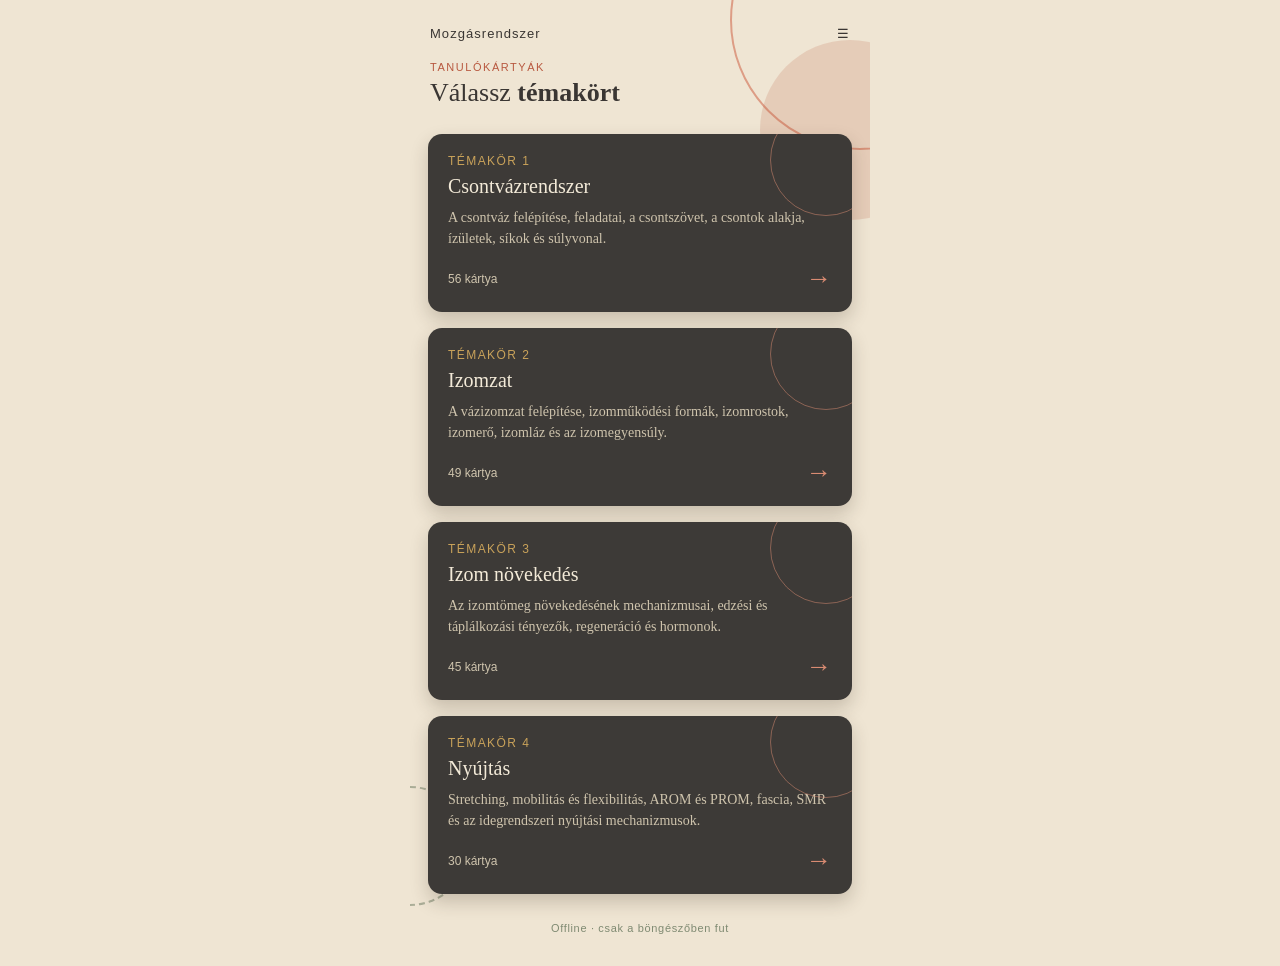
==== commit ed2b6b33: "Add files via upload" ====
--- a/anat2/index.html
+++ b/anat2/index.html
@@ -3,14 +3,13 @@
 <head>
 <meta charset="UTF-8">
 <meta name="viewport" content="width=device-width, initial-scale=1, viewport-fit=cover">
-<title>Csontvázrendszer – Tanulókártyák</title>
+<title>Mozgásrendszer – Tanulókártyák</title>
 <style>
   :root {
     --paper: #efe5d3;
     --paper-deep: #e4d7bf;
     --ink: #3a3633;
     --card: #3d3a37;
-    --card-line: #5a5550;
     --cream: #f3ead8;
     --muted-cream: #cfc4ad;
     --terracotta: #b8583f;
@@ -46,31 +45,10 @@
     padding: 22px 18px 32px;
   }
 
-  /* decorative arcs, like the reference */
-  .deco {
-    position: absolute;
-    pointer-events: none;
-    border-radius: 50%;
-    z-index: 0;
-  }
-  .deco.a {
-    width: 260px; height: 260px;
-    top: -110px; right: -120px;
-    border: 2px solid var(--terracotta-soft);
-    opacity: 0.8;
-  }
-  .deco.b {
-    width: 180px; height: 180px;
-    top: 40px; right: -70px;
-    background: var(--terracotta);
-    opacity: 0.18;
-  }
-  .deco.c {
-    width: 120px; height: 120px;
-    bottom: 60px; left: -60px;
-    border: 2px dashed var(--sage);
-    opacity: 0.6;
-  }
+  .deco { position: absolute; pointer-events: none; border-radius: 50%; z-index: 0; }
+  .deco.a { width: 260px; height: 260px; top: -110px; right: -120px; border: 2px solid var(--terracotta-soft); opacity: 0.8; }
+  .deco.b { width: 180px; height: 180px; top: 40px; right: -70px; background: var(--terracotta); opacity: 0.18; }
+  .deco.c { width: 120px; height: 120px; bottom: 60px; left: -60px; border: 2px dashed var(--sage); opacity: 0.6; }
 
   .content { position: relative; z-index: 1; }
 
@@ -84,43 +62,24 @@
     color: var(--ink);
     padding: 4px 2px 14px;
   }
-  .icon-btn {
-    background: none;
-    border: none;
-    color: var(--ink);
-    font-size: 22px;
-    cursor: pointer;
-    padding: 6px 8px;
-    line-height: 1;
-  }
-  .icon-btn:disabled { opacity: 0.25; cursor: default; }
+  .icon-btn { background: none; border: none; color: var(--ink); font-size: 22px; cursor: pointer; padding: 6px 8px; line-height: 1; }
 
   .heading { margin: 6px 2px 4px; }
-  .heading .eyebrow {
+  .eyebrow {
     font-family: "Trebuchet MS", Verdana, sans-serif;
     font-size: 11px;
     letter-spacing: 0.14em;
     text-transform: uppercase;
     color: var(--terracotta);
   }
-  .heading h1 {
-    font-size: 26px;
-    font-weight: normal;
-    line-height: 1.2;
-    margin-top: 4px;
-  }
+  .heading h1 { font-size: 26px; font-weight: normal; line-height: 1.2; margin-top: 4px; }
   .heading h1 strong { font-weight: bold; }
 
   .view { display: none; }
   .view.active { display: block; }
 
   /* ---------- category selection ---------- */
-  .category-list {
-    display: flex;
-    flex-direction: column;
-    gap: 16px;
-    margin-top: 26px;
-  }
+  .category-list { display: flex; flex-direction: column; gap: 16px; margin-top: 26px; }
   .cat-card {
     position: relative;
     background: var(--card);
@@ -146,24 +105,15 @@
     border: 1.5px solid var(--terracotta-soft);
     opacity: 0.5;
   }
-  .cat-num {
-    font-family: "Trebuchet MS", Verdana, sans-serif;
-    font-size: 12px;
-    letter-spacing: 0.12em;
-    color: var(--mustard);
-    text-transform: uppercase;
-  }
-  .cat-title {
-    font-size: 20px;
-    margin: 6px 0 8px;
-    line-height: 1.25;
-    color: var(--cream);
-  }
-  .cat-desc {
-    font-size: 14px;
-    line-height: 1.5;
-    color: var(--muted-cream);
-  }
+  .cat-card.empty { background: var(--paper-deep); color: var(--ink); box-shadow: none; cursor: default; }
+  .cat-card.empty:active { transform: none; }
+  .cat-card.empty::before { border-color: var(--sage); }
+  .cat-num { font-family: "Trebuchet MS", Verdana, sans-serif; font-size: 12px; letter-spacing: 0.12em; color: var(--mustard); text-transform: uppercase; }
+  .cat-card.empty .cat-num { color: var(--sage); }
+  .cat-title { font-size: 20px; margin: 6px 0 8px; line-height: 1.25; color: var(--cream); }
+  .cat-card.empty .cat-title { color: var(--ink); }
+  .cat-desc { font-size: 14px; line-height: 1.5; color: var(--muted-cream); }
+  .cat-card.empty .cat-desc { color: var(--sage); }
   .cat-foot {
     display: flex;
     justify-content: space-between;
@@ -173,22 +123,12 @@
     font-size: 12px;
     color: var(--muted-cream);
   }
-  .cat-arrow {
-    font-size: 26px;
-    color: var(--terracotta-soft);
-  }
+  .cat-card.empty .cat-foot { color: var(--sage); }
+  .cat-arrow { font-size: 26px; color: var(--terracotta-soft); }
 
   /* ---------- deck view ---------- */
-  .deck-head {
-    margin-top: 6px;
-  }
-  .deck-head h2 {
-    font-size: 21px;
-    font-weight: normal;
-    margin-top: 4px;
-    line-height: 1.25;
-  }
-  .deck-head h2 strong { font-weight: bold; }
+  .deck-head { margin-top: 6px; }
+  .deck-head h2 { font-size: 21px; font-weight: normal; margin-top: 4px; line-height: 1.25; }
 
   .progress-row {
     display: flex;
@@ -199,24 +139,10 @@
     color: var(--ink);
     margin: 18px 2px 8px;
   }
-  .progress {
-    height: 6px;
-    background: var(--paper-deep);
-    border-radius: 6px;
-    overflow: hidden;
-  }
-  .progress-fill {
-    height: 100%;
-    width: 0%;
-    background: var(--terracotta);
-    transition: width 0.3s ease;
-  }
-
-  .scene {
-    perspective: 1200px;
-    margin-top: 18px;
-    height: 360px;
-  }
+  .progress { height: 6px; background: var(--paper-deep); border-radius: 6px; overflow: hidden; }
+  .progress-fill { height: 100%; width: 0%; background: var(--terracotta); transition: width 0.3s ease; }
+
+  .scene { perspective: 1200px; margin-top: 18px; height: 360px; }
   .flipper {
     position: relative;
     width: 100%;
@@ -239,10 +165,7 @@
     box-shadow: 0 10px 22px var(--shadow);
     overflow: hidden;
   }
-  .face.front {
-    background: var(--card);
-    color: var(--cream);
-  }
+  .face.front { background: var(--card); color: var(--cream); }
   .face.back {
     background: var(--cream);
     color: var(--ink);
@@ -268,16 +191,8 @@
   }
   .face.front .face-label { color: var(--mustard); }
   .face.back .face-label { color: var(--terracotta); }
-
-  .face-text {
-    font-size: 19px;
-    line-height: 1.45;
-    overflow-y: auto;
-    flex: 1;
-    padding-right: 4px;
-  }
+  .face-text { font-size: 19px; line-height: 1.45; overflow-y: auto; flex: 1; padding-right: 4px; }
   .face.back .face-text { font-size: 17px; }
-
   .face-hint {
     font-family: "Trebuchet MS", Verdana, sans-serif;
     font-size: 12px;
@@ -287,13 +202,7 @@
   }
   .face.back .face-hint { color: var(--sage); }
 
-  .controls {
-    display: flex;
-    justify-content: space-between;
-    align-items: center;
-    margin-top: 22px;
-    gap: 10px;
-  }
+  .controls { display: flex; justify-content: space-between; align-items: center; margin-top: 22px; gap: 10px; }
   .nav-btn {
     background: none;
     border: 1.5px solid var(--ink);
@@ -305,20 +214,10 @@
     cursor: pointer;
   }
   .nav-btn:disabled { opacity: 0.3; cursor: default; }
-  .nav-btn.arrow {
-    border: none;
-    color: var(--terracotta);
-    font-size: 30px;
-    padding: 0 6px;
-    line-height: 1;
-  }
+  .nav-btn.arrow { border: none; color: var(--terracotta); font-size: 30px; padding: 0 6px; line-height: 1; }
   .nav-btn.arrow:disabled { color: var(--ink); }
 
-  .mark-row {
-    display: flex;
-    gap: 10px;
-    margin-top: 16px;
-  }
+  .mark-row { display: flex; gap: 10px; margin-top: 16px; }
   .mark-btn {
     flex: 1;
     font-family: "Trebuchet MS", Verdana, sans-serif;
@@ -388,8 +287,8 @@
 
   <div class="content">
     <div class="topbar">
-      <span>Csontvázrendszer</span>
-      <span id="topRight">☰</span>
+      <span>Mozgásrendszer</span>
+      <span>☰</span>
     </div>
 
     <!-- HOME: category selection -->
@@ -411,7 +310,7 @@
       </div>
 
       <div class="deck-head">
-        <div class="eyebrow heading" style="margin:0"><span class="eyebrow" id="deckEyebrow"></span></div>
+        <div class="eyebrow" id="deckEyebrow"></div>
         <h2 id="deckTitle"></h2>
       </div>
 
@@ -464,8 +363,8 @@
   const CATEGORIES = [
     {
       id: 1,
-      title: "Az emberi test alapjai és a mozgásrendszer",
-      desc: "Szerkezeti elvek, szelvényezettség, aktív és passzív mozgásrendszer.",
+      title: "Csontvázrendszer",
+      desc: "A csontváz felépítése, feladatai, a csontszövet, a csontok alakja, ízületek, síkok és súlyvonal.",
       cards: [
         { q: "Mi a bilaterális szimmetria?", a: "A test jobb és bal oldala alapvetően egymás tükörképe. A középsík (median sagittalis sík) osztja jobb és bal félre." },
         { q: "Mi a szelvényezettség (szegmentáció)?", a: "A test bizonyos részei hasonló, ismétlődő szakaszokból, szelvényekből épülnek fel." },
@@ -473,14 +372,7 @@
         { q: "Mi a mozgásrendszer feladata?", a: "Lehetővé teszi a test helyzetének megváltoztatását, a helyváltoztatást és a testtartás fenntartását." },
         { q: "Mi tartozik a passzív mozgásrendszerhez?", a: "Csontok, ízületek, ízületi szalagok és porcok. Feladata: a test támasztása, védelme és a mozgás kereteinek biztosítása." },
         { q: "Mi tartozik az aktív mozgásrendszerhez?", a: "Vázizmok és izmok inai. Az izom-összehúzódással létrehozza a mozgást, fenntartja a testtartást és stabilizálja az ízületeket." },
-        { q: "Melyik rész hozza létre a mozgást: az aktív vagy a passzív?", a: "Az aktív rész. A passzív rész a mozgás kereteit adja." }
-      ]
-    },
-    {
-      id: 2,
-      title: "A csontváz és a csontszövet",
-      desc: "Csontváz feladatai, csontszövet összetétele, csontsejtek, a csont részei, csöves és alak szerinti csontok.",
-      cards: [
+        { q: "Melyik rész hozza létre a mozgást: az aktív vagy a passzív?", a: "Az aktív rész. A passzív rész a mozgás kereteit adja." },
         { q: "Hány csontból áll egy felnőtt csontváza?", a: "Általában 206 csontból." },
         { q: "Sorold fel a csontváz hat feladatát!", a: "Támasztás, védelem, mozgás, vérképzés, ásványianyag-raktározás, energiaraktározás." },
         { q: "Mely részek alkotják a tengelyvázat?", a: "A koponya, a gerincoszlop és a mellkas." },
@@ -499,14 +391,7 @@
         { q: "Adj példát rövid csontra!", a: "Kéztőcsontok, lábtőcsontok. Hosszúságuk, szélességük és vastagságuk közel azonos." },
         { q: "Adj példát lapos csontra!", a: "Lapocka, szegycsont, bordák, koponyacsontok. Védő és izomtapadási szerepük van." },
         { q: "Adj példát szabálytalan csontra!", a: "Csigolyák, egyes arckoponyacsontok. Bonyolult, változatos alakúak." },
-        { q: "Mi a szezámcsont, és mi a példája?", a: "Inakban kialakuló kis csont, amely védi az inat és javítja az izom erőkarját. Példa: térdkalács (patella)." }
-      ]
-    },
-    {
-      id: 3,
-      title: "Csontösszeköttetések és ízületek",
-      desc: "Folytonos és megszakított összeköttetések, ízülettípusok, ízületi felépítés, stabilitás és mobilitás.",
-      cards: [
+        { q: "Mi a szezámcsont, és mi a példája?", a: "Inakban kialakuló kis csont, amely védi az inat és javítja az izom erőkarját. Példa: térdkalács (patella)." },
         { q: "Mi jellemzi a folytonos csontösszeköttetéseket (synarthrosis)?", a: "A csontokat kötőszövet vagy porc köti össze. Nincs valódi ízületi rés." },
         { q: "Adj példát syndesmosisra!", a: "A sípcsont és a szárkapocscsont közötti összeköttetés." },
         { q: "Adj példát sutura típusú összeköttetésre!", a: "A koponyacsontok között." },
@@ -523,14 +408,7 @@
         { q: "Mi az egyszerű ízület (articulatio simplex)?", a: "Olyan ízület, amelyben két csont vesz részt. Példa: vállízület." },
         { q: "Mi a komplex ízület (articulatio complexa)? Példa?", a: "Az ízületi üregben porcos korong vagy meniscus is található. Példa: térdízület." },
         { q: "Mi a kapcsolat az ízületek stabilitása és mobilitása között?", a: "Általában fordított: a nagyobb mobilitás gyakran kisebb stabilitással, a nagyobb stabilitás kisebb mozgásterjedelemmel jár." },
-        { q: "Mit jelent az ízületről-ízületre elv?", a: "Az ízületek felváltva igényelnek mobilitást vagy stabilitást. Például a bokaízület mobilitást, a térdízület stabilitást igényel. Ha egy ízület nem látja el feladatát, a szomszédos ízületek túlterhelődhetnek." }
-      ]
-    },
-    {
-      id: 4,
-      title: "Mozgássíkok, tengelyek és a súlyvonal",
-      desc: "Anatómiai síkok, mozgástengelyek, súlypont és a súlyvonal lefutása.",
-      cards: [
+        { q: "Mit jelent az ízületről-ízületre elv?", a: "Az ízületek felváltva igényelnek mobilitást vagy stabilitást. Például a bokaízület mobilitást, a térdízület stabilitást igényel. Ha egy ízület nem látja el feladatát, a szomszédos ízületek túlterhelődhetnek." },
         { q: "Melyik sík osztja a testet jobb és bal oldalra? Milyen mozgások jellemzik?", a: "A sagittalis (nyílirányú) sík. Jellemző mozgások: flexio és extensio. Példa: guggolás, könyökhajlítás." },
         { q: "Melyik sík osztja a testet elülső és hátulsó részre? Milyen mozgások?", a: "A frontalis (homloksík, coronalis sík). Jellemző mozgások: abductio, adductio, oldalra hajlítás. Példa: karemelés oldalra." },
         { q: "Melyik sík osztja a testet felső és alsó részre? Milyen mozgások?", a: "A transversalis (vízszintes) sík. Jellemző mozgások: rotatio, horizontális abductio és adductio. Példa: törzsfordítás." },
@@ -545,6 +423,151 @@
         { q: "Hol halad a súlyvonal a csípőízülethez képest?", a: "Kissé a csípőízület forgástengelye mögött." },
         { q: "Hol halad a súlyvonal a fej területén?", a: "A külső hallójárat közelében." }
       ]
+    },
+    {
+      id: 2,
+      title: "Izomzat",
+      desc: "A vázizomzat felépítése, izomműködési formák, izomrostok, izomerő, izomláz és az izomegyensúly.",
+      cards: [
+        { q: "Mi a mozgásrendszer aktív része?", a: "A vázizomzat (musculi skeletales), amely az összehúzódásával mozgást hoz létre." },
+        { q: "Melyek a vázizmok fő funkciói?", a: "Mozgás, testtartás fenntartása, ízületek stabilizálása, hőtermelés és a belső szervek védelme." },
+        { q: "Melyek egy vázizom fő részei?", a: "Eredés (origo), tapadás (insertio) és izomhas (venter)." },
+        { q: "Mi az eredés és a tapadás?", a: "Az eredés az izom egyik rögzülési pontja, a tapadás a másik. Összehúzódáskor a két pont közeledhet egymáshoz." },
+        { q: "Hogyan épül fel a vázizom?", a: "Izomrostkötegekből, azokat alkotó izomrostokból, miofibrillumokból és szarkomerekből." },
+        { q: "Mi az izomrost, miofibrillum és szarkomer?", a: "Az izomrost egy izomsejt; benne miofibrillumok találhatók, amelyek ismétlődő szarkomerekből épülnek fel." },
+        { q: "Mi az aktin és a miozin?", a: "Az aktin vékony, a miozin vastag kontraktilis fehérjefonal, amelyek kölcsönhatása az izom összehúzódását eredményezi." },
+        { q: "Mi jellemzi a fázisos és tónusos izmokat?", a: "A fázisos izmok főként dinamikus mozgásban, a tónusos izmok tartós testtartási feladatokban vesznek részt." },
+        { q: "Milyen izomrosttípusok vannak?", a: "I-es típusú lassú, oxidatív rostok; IIa típusú gyors, kevert rostok; IIx típusú gyors, glikolitikus rostok." },
+        { q: "Mi az agonista izom?", a: "Az adott mozgást elsődlegesen létrehozó izom." },
+        { q: "Mi az antagonista izom?", a: "Az agonistával ellentétes mozgást végző izom." },
+        { q: "Mi a szinergista izom?", a: "Az agonista működését segítő, a mozgást támogató izom." },
+        { q: "Mi a fixátor izom?", a: "Stabilizálja az adott testrészt, hogy a mozgás megfelelően végrehajtható legyen." },
+        { q: "Mit jelent az izomegyensúly?", a: "Az egymással ellentétes vagy együttműködő izmok megfelelő erő- és működésbeli egyensúlya." },
+        { q: "Mi a koncentrikus izomműködés?", a: "Az izom összehúzódás közben megrövidül, például a súly felemelésekor." },
+        { q: "Mi az excentrikus izomműködés?", a: "Az izom feszülés közben megnyúlik, például a súly lassú leengedésekor." },
+        { q: "Mi az izometriás izomműködés?", a: "Az izom feszül, de a hossza lényegében nem változik." },
+        { q: "Mi az izokinetikus izomműködés?", a: "Állandó mozgási sebesség mellett változó ellenállással történő izomműködés." },
+        { q: "Mi az izomtónus?", a: "Az izmok folyamatos, alacsony szintű alapfeszülése nyugalomban is." },
+        { q: "Mi az izomláz?", a: "Terhelés után kialakuló izomfájdalom és érzékenység, amely gyakran szokatlan vagy excentrikus terhelést követ." },
+        { q: "Hogyan növekedhet az izomerő izomtömeg-növekedés nélkül?", a: "Neurális adaptációval: hatékonyabb motorosegység-rekrutációval, idegi aktivációval és koordinációval." },
+        { q: "Mit jelent a motoros egységek rekrutációja?", a: "Az erőkifejtéshez egyre több motoros egység bekapcsolása." },
+        { q: "Mit jelent a motoros egységek tüzelési frekvenciája?", a: "Az idegsejt által az izomrostoknak küldött ingerületek gyakorisága." },
+        { q: "Miért lehet egy kisebb izomtömegű ember erősebb?", a: "Hatékonyabb idegi aktiváció, koordináció, technika és kedvezőbb anatómiai erőkarok miatt." },
+        { q: "Mi a keresztadaptáció (cross-education)?", a: "Az egyik végtag edzése a másik, nem edzett végtag erejét is növelheti idegrendszeri alkalmazkodás révén." },
+        { q: "Mi a szöveti adaptáció az erőedzés során?", a: "Az izomrostok keresztmetszetének és kontraktilis elemeinek növekedése, valamint a kötőszövet alkalmazkodása." },
+        { q: "Mi a miofibrilláris hipertrófia?", a: "A kontraktilis miofibrillumok és fehérjék mennyiségének növekedése." },
+        { q: "Mi a szarkoplazmatikus hipertrófia?", a: "Az izomsejtek szarkoplazmájának, glikogén- és folyadéktartalmának növekedése." },
+        { q: "Miért nem jelent automatikusan nagyobb izomtömeg nagyobb funkcionális erőt?", a: "Mert az erőhöz idegrendszeri koordináció, technika, stabilitás és megfelelő mozgástartomány is szükséges." },
+        { q: "Mi a különbség a neurális és szöveti erőnövekedés között?", a: "A neurális idegrendszeri alkalmazkodás, a szöveti pedig az izom és más szövetek szerkezeti változása." },
+        { q: "Melyek a vázizmot körülvevő kötőszövetes burkok?", a: "Endomysium, perimysium és epimysium." },
+        { q: "Mit vesz körül az endomysium?", a: "Az egyes izomrostokat." },
+        { q: "Mit vesz körül a perimysium?", a: "Az izomrostok kötegeit (fasciculusokat)." },
+        { q: "Mit vesz körül az epimysium?", a: "A teljes izmot." },
+        { q: "Mi a motoros egység?", a: "Egy mozgató idegsejt és az általa beidegzett izomrostok összessége." },
+        { q: "Mi a szarkomer?", a: "A miofibrillum legkisebb összehúzódó szerkezeti egysége." },
+        { q: "Mely fehérjék végzik az izom összehúzódását?", a: "Az aktin (vékony) és a miozin (vastag) filamentumok." },
+        { q: "Mi történik a csúszó filamentumok elmélete szerint?", a: "Az aktinfilamentumok a miozinok között elcsúsznak; a szarkomer megrövidül." },
+        { q: "Mi a kalciumion (Ca²⁺) szerepe az izom-összehúzódásban?", a: "Lehetővé teszi az aktin és miozin kapcsolódását." },
+        { q: "Mi az ATP szerepe az izomműködésben?", a: "Energiát biztosít a kereszthidak működéséhez és az elernyedéshez." },
+        { q: "Milyen szerepe van a szarkoplazmás retikulumnak?", a: "Tárolja és felszabadítja az izom-összehúzódást szabályozó Ca²⁺-ionokat." },
+        { q: "Milyen tényezők befolyásolják az izomerőt?", a: "Izomkeresztmetszet, idegi aktiváció, rosttípus, izomhossz, ízületi szög és technika." },
+        { q: "Mi történhet tartós inaktivitás során az izmokkal?", a: "Izomsorvadás (atrophia), erőcsökkenés és a mozgástartomány beszűkülése." },
+        { q: "Mit jelent az izom rövidülése vagy megrövidült állapota?", a: "Az izom nyugalmi hossza csökkenhet, ami korlátozhatja az ízületi mozgást." },
+        { q: "Milyen következménye lehet az izomegyensúly felborulásának?", a: "Testtartási eltérés, mozgásbeszűkülés és fokozott ízületi terhelés." },
+        { q: "Mi okozza leginkább a késleltetett izomlázat (DOMS)?", a: "Szokatlan, főként excentrikus terhelés után kialakuló mikrosérülések és gyulladásos folyamatok." },
+        { q: "Mikor jelentkezik általában a késleltetett izomláz?", a: "Gyakran 12–24 óra múlva, és 24–72 óra körül a legerősebb." },
+        { q: "Mi segítheti az izom regenerációját?", a: "Megfelelő pihenés, alvás, táplálkozás és fokozatos terhelés." },
+        { q: "Mi a fő különbség a miofibrilláris és szarkoplazmatikus hipertrófia között?", a: "Miofibrilláris: kontraktilis elemek növekedése; szarkoplazmatikus: sejtplazma-térfogat növekedése." }
+      ]
+    },
+    {
+      id: 3,
+      title: "Izom növekedés",
+      desc: "Az izomtömeg növekedésének mechanizmusai, edzési és táplálkozási tényezők, regeneráció és hormonok.",
+      cards: [
+        { q: "Mit jelent az izomzat növekedése?", a: "Az izom méretének és keresztmetszetének növekedését, amelyet elsősorban az izomrostok hipertrófiája okoz." },
+        { q: "Mi a hipertrófia?", a: "A sejtek méretének növekedése. Az izomban az izomrostok keresztmetszete növekszik." },
+        { q: "Mi a hiperplázia?", a: "A sejtek számának növekedése. Emberben az izomnövekedésben betöltött szerepe nem bizonyított egyértelműen." },
+        { q: "Mi a különbség a hipertrófia és a hiperplázia között?", a: "Hipertrófia: a sejtek mérete nő. Hiperplázia: a sejtek száma nő." },
+        { q: "Mi váltja ki elsősorban az izomnövekedést?", a: "A megfelelő ellenállásos edzés, a mechanikai feszülés, az anyagcsere-folyamatok és a megfelelő regeneráció." },
+        { q: "Mi a mechanikai feszülés szerepe az izomnövekedésben?", a: "Az izomra ható terhelés olyan jelzéseket indít el, amelyek serkentik az izomfehérjék képződését." },
+        { q: "Mit jelent az izomfehérje-szintézis?", a: "Új izomfehérjék, például aktin és miozin előállítását." },
+        { q: "Mi az izomfehérje-lebontás?", a: "A meglévő izomfehérjék lebontása a szervezetben." },
+        { q: "Mikor növekszik az izomtömeg?", a: "Ha hosszabb távon az izomfehérje-szintézis meghaladja az izomfehérje-lebontást." },
+        { q: "Mi a mTOR szerepe az izomnövekedésben?", a: "A sejten belüli jelátviteli útvonal része, amely szabályozza és serkenti a fehérjeszintézist." },
+        { q: "Mi a műholdsejtek (szatellitsejtek) szerepe?", a: "Segítik az izomrostok regenerációját és növekedését, valamint új sejtmagokkal járulhatnak hozzá az izomrostok működéséhez." },
+        { q: "Miért fontosak a sejtmagok az izomrostban?", a: "A sejtmagok szabályozzák a fehérjeszintézishez szükséges folyamatokat." },
+        { q: "Mi a miofibrilláris hipertrófia?", a: "A kontraktilis fehérjék és miofibrillumok mennyiségének növekedése." },
+        { q: "Mi a szarkoplazmatikus hipertrófia?", a: "Az izomrost sejtplazmájának és egyéb nem kontraktilis alkotóelemeinek térfogatnövekedése." },
+        { q: "Milyen szerepe van a progresszív túlterhelésnek?", a: "A terhelés fokozatos növelésével új alkalmazkodási ingert biztosít az izmok számára." },
+        { q: "Mit jelent a progresszív túlterhelés?", a: "Az edzés terhelésének fokozatos növelését, például nagyobb súly, több ismétlés vagy több sorozat alkalmazását." },
+        { q: "Miért fontos az edzés intenzitása?", a: "Mert megfelelően nagy terhelés szükséges az izom alkalmazkodási folyamatainak kiváltásához." },
+        { q: "Miért fontos az edzésvolumen?", a: "Az összes elvégzett edzésmunka mennyisége befolyásolja az izomra jutó ingert." },
+        { q: "Mit jelent az edzésvolumen?", a: "Az edzés során végzett munka mennyiségét; gyakran sorozat × ismétlés × súly alapján becsülik." },
+        { q: "Miért fontos a megfelelő ismétlésszám?", a: "A különböző ismétléstartományok eltérő módon teszik lehetővé a terhelés szabályozását, de megfelelő erőkifejtés mellett több tartomány is elősegítheti a hipertrófiát." },
+        { q: "Miért fontos az izom regenerációja?", a: "Mert az alkalmazkodási és helyreállítási folyamatok az edzések közötti időszakban zajlanak." },
+        { q: "Mi történik az izommal pihenés közben?", a: "Helyreállnak a terhelés okozta változások, és megfelelő feltételek mellett növekedhet az izomfehérjék mennyisége." },
+        { q: "Miért fontos az alvás az izomnövekedésben?", a: "Támogatja a regenerációt, a hormonális szabályozást és a megfelelő idegrendszeri működést." },
+        { q: "Miért fontos a fehérjebevitel?", a: "A fehérjék aminosavakat biztosítanak az izomfehérjék felépítéséhez és helyreállításához." },
+        { q: "Milyen szerepe van a szénhidrátoknak az izomépítésben?", a: "Energiát biztosítanak az edzéshez, és segítik az izom glikogénraktárainak feltöltését." },
+        { q: "Mi a glikogén?", a: "A glükóz raktározott formája, amely fontos energiaforrás az izmok számára." },
+        { q: "Miért fontos a megfelelő energiabevitel?", a: "A túl alacsony energiabevitel ronthatja a regenerációt és korlátozhatja az izomnövekedést." },
+        { q: "Milyen szerepe van a hormonoknak az izomnövekedésben?", a: "Szabályozzák az anyagcserét, a fehérjeszintézist és az izomszövet alkalmazkodását." },
+        { q: "Milyen hormonok kapcsolódnak az izomnövekedéshez?", a: "Például tesztoszteron, növekedési hormon és IGF-1." },
+        { q: "Mi a különbség az izomerő növekedése és az izomtömeg növekedése között?", a: "Az erő idegrendszeri alkalmazkodással is nőhet, míg az izomtömeg növekedése főként szerkezeti változás." },
+        { q: "Miért nem nő mindenkinél ugyanolyan gyorsan az izomtömeg?", a: "Genetikai adottságok, életkor, hormonális háttér, edzésmúlt, táplálkozás és regeneráció miatt." },
+        { q: "Milyen szerepe van a genetikának az izomnövekedésben?", a: "Befolyásolja az izomrosttípusok arányát, az izomformát, a növekedési potenciált és az alkalmazkodás mértékét." },
+        { q: "Mi az izomsorvadás (atrophia)?", a: "Az izomrostok méretének és az izomtömegnek a csökkenése." },
+        { q: "Mi okozhat izomsorvadást?", a: "Tartós inaktivitás, immobilizáció, elégtelen táplálkozás, betegségek és idegi beidegzési zavarok." },
+        { q: "Mi az izomadaptáció?", a: "Az izom alkalmazkodása a rendszeresen ismétlődő terheléshez szerkezeti és működésbeli változásokkal." },
+        { q: "Miért fontos a rendszeresség az izomnövekedésben?", a: "Mert a rendszeresen ismételt edzésingerek tartós alkalmazkodást eredményezhetnek." },
+        { q: "Mi történik, ha hosszabb időre abbahagyjuk az edzést?", a: "Csökkenhet az izomtömeg és az erő, ezt detrainingnek nevezzük." },
+        { q: "Mi a különbség a kezdő és a haladó edzettek izomnövekedése között?", a: "Kezdőknél általában gyorsabb a kezdeti fejlődés, haladóknál lassabb és kisebb mértékű lehet a növekedés." },
+        { q: "Miért fontos az edzéstechnika az izomnövekedésben?", a: "Segít a célizom megfelelő terhelésében, és csökkenti a sérülésveszélyt." },
+        { q: "Mi a túledzés?", a: "Tartósan túl nagy edzésterhelés és elégtelen regeneráció miatt kialakuló állapot, amely teljesítményromlással járhat." },
+        { q: "Milyen jelei lehetnek a túlterhelésnek?", a: "Tartós fáradtság, teljesítménycsökkenés, alvászavar, motivációvesztés és elhúzódó izomfájdalom." },
+        { q: "Mi a különbség az izomépítés és a zsírtömeg növekedése között?", a: "Az izomépítés az izomszövet növekedése, míg a zsírtömeg növekedése a zsírszövet mennyiségének emelkedése." },
+        { q: "Miért fontos a megfelelő edzésterv?", a: "Biztosítja a terhelés fokozatosságát, a megfelelő edzésvolument és a regenerációt." },
+        { q: "Mit jelent az izomépítés szempontjából a kalóriatöbblet?", a: "A szervezet több energiát kap, mint amennyit felhasznál; ez támogathatja az izomnövekedést." },
+        { q: "Lehetséges-e izmot építeni kalóriadeficitben?", a: "Igen, főként kezdőknél, újrakezdőknél vagy nagyobb zsírtartalékkal rendelkezőknél, megfelelő edzéssel és fehérjebevitellel." }
+      ]
+    },
+    {
+      id: 4,
+      title: "Nyújtás",
+      desc: "Stretching, mobilitás és flexibilitás, AROM és PROM, fascia, SMR és az idegrendszeri nyújtási mechanizmusok.",
+      cards: [
+        { q: "Mi a stretching?", a: "Az izmok és a környező szövetek nyújtása a mozgásterjedelem növelése vagy fenntartása érdekében." },
+        { q: "Mi a mobilizáció?", a: "Az ízületek és a környező szövetek mozgásterjedelmét fejlesztő, aktív vagy passzív mozgás." },
+        { q: "Mi a különbség a stretching és a mobilizáció között?", a: "A stretching főként a lágyrészek nyújtására, a mobilizáció az ízületi mozgásterjedelem fejlesztésére irányul." },
+        { q: "Mit jelent a mobilitás?", a: "Az ízület aktív, kontrollált mozgásterjedelme." },
+        { q: "Mit jelent a flexibilitás?", a: "Az izmok és más lágyrészek nyújthatósága, megnyújthatósága." },
+        { q: "Milyen tényezők befolyásolják a mobilitást és flexibilitást?", a: "Izom- és kötőszöveti tulajdonságok, ízületi felépítés, idegrendszer, életkor, hőmérséklet és aktivitás." },
+        { q: "Mi az AROM?", a: "Active Range of Motion: aktív mozgásterjedelem, amelyet saját izomerővel végzünk." },
+        { q: "Mi a PROM?", a: "Passive Range of Motion: passzív mozgásterjedelem, amelyet külső erő vagy segítség hoz létre." },
+        { q: "Mi a különbség az AROM és a PROM között?", a: "AROM esetén saját izmaink mozgatják az ízületet, PROM esetén külső erő végzi a mozgást." },
+        { q: "Hogyan hat a tartós inaktivitás az izmokra?", a: "Izomsorvadást, erőcsökkenést, merevséget és a mozgástartomány beszűkülését okozhatja." },
+        { q: "Mi történhet a szarkomerekkel tartós immobilizáció során?", a: "A tartósan rövid helyzetben tartott izomban csökkenhet a soros szarkomerek száma." },
+        { q: "Hogyan változhat a kollagén tartós inaktivitás hatására?", a: "A kötőszövet merevebbé válhat, és csökkenhet a szövetek rugalmassága." },
+        { q: "Miért nem elegendő önmagában a nyújtás a beszűkült mozgásterjedelem javításához?", a: "Mert a beszűkülés oka lehet izomgyengeség, ízületi korlátozottság vagy idegrendszeri tényező is." },
+        { q: "Milyen módszerek segíthetik a mobilitás fejlesztését?", a: "Dinamikus mobilizáció, aktív nyújtás, erősítés, kontrollált ízületi mozgások és SMR." },
+        { q: "Mi a fascia?", a: "A test egészét átszövő kötőszövetes hálózat, amely körülveszi és összekapcsolja az izmokat és más struktúrákat." },
+        { q: "Mi a fascia szerepe?", a: "Támaszt, összeköttetést és erőátvitelt biztosít, valamint részt vesz a mozgásban és a szövetek mechanikai működésében." },
+        { q: "Mi az SMR?", a: "Self-Myofascial Release: önmasszázs hengerrel vagy más eszközzel, amely a lágyrészek kezelését célozza." },
+        { q: "Milyen hatása lehet az SMR-nek?", a: "Rövid távon javíthatja a mozgásterjedelmet és csökkentheti a merevségérzetet." },
+        { q: "Miért hasznos a megnyújtott helyzetben végzett erősítés?", a: "Erősíti az izmokat nagyobb izomhossznál, és segítheti az aktív mozgásterjedelem fejlesztését." },
+        { q: "Mi az a soros szarkomer-adaptáció?", a: "Az izomrostban a szarkomerek száma soros irányban növekedhet, ami hozzájárulhat a hosszabb izomhosszhoz." },
+        { q: "Mi a reciprok gátlás?", a: "Az agonista izom összehúzódása idegrendszeri úton csökkentheti az antagonista izom aktivitását." },
+        { q: "Mondj példát a reciprok gátlásra!", a: "Térdnyújtáskor a combfeszítő izmok aktiválódnak, miközben a combhajlítók aktivitása csökkenhet." },
+        { q: "Mi a nyújtási vagy miotatikus reflex?", a: "Az izom gyors megnyúlására bekövetkező reflexes összehúzódás." },
+        { q: "Mi az izomorsó szerepe?", a: "Érzékeli az izom hosszának változását és a megnyúlás sebességét." },
+        { q: "Mi az autogén gátlás?", a: "Az izom saját feszüléséhez kapcsolódó idegrendszeri folyamat, amely csökkentheti ugyanazon izom aktivitását." },
+        { q: "Mi a Golgi-féle ínorsó szerepe?", a: "Érzékeli az izom-ín rendszer feszülését, és információt küld az idegrendszernek." },
+        { q: "Hogyan kapcsolódik az autogén gátlás a paścimottānāsanához?", a: "A tartós, kontrollált előrehajlás során az izom-ín rendszer feszülése és az idegrendszeri szabályozás is befolyásolhatja a nyújtásérzetet." },
+        { q: "Mi a ko-kontrakció?", a: "Az agonista és antagonista izmok egyidejű összehúzódása." },
+        { q: "Miért fontos a ko-kontrakció guggolás közben?", a: "Segíti az ízületek stabilizálását és a mozgás kontrollját." },
+        { q: "Mi a különbség a mobilitás és a flexibilitás között?", a: "A flexibilitás a lágyrészek nyújthatósága, a mobilitás pedig az aktív, kontrollált ízületi mozgásképesség." }
+      ]
     }
   ];
 
@@ -569,20 +592,22 @@
     const list = $("categoryList");
     list.innerHTML = "";
     CATEGORIES.forEach((cat, i) => {
+      const empty = cat.cards.length === 0;
       const btn = document.createElement("button");
-      btn.className = "cat-card";
+      btn.className = "cat-card" + (empty ? " empty" : "");
+      btn.disabled = empty;
       btn.innerHTML = `
         <div class="cat-num">Témakör ${cat.id}</div>
         <div class="cat-title"></div>
         <div class="cat-desc"></div>
         <div class="cat-foot">
           <span></span>
-          <span class="cat-arrow">→</span>
+          <span class="cat-arrow">${empty ? "" : "→"}</span>
         </div>`;
       btn.querySelector(".cat-title").textContent = cat.title;
       btn.querySelector(".cat-desc").textContent = cat.desc;
-      btn.querySelector(".cat-foot span").textContent = cat.cards.length + " kártya";
-      btn.addEventListener("click", () => openCategory(i));
+      btn.querySelector(".cat-foot span").textContent = empty ? "Hamarosan" : cat.cards.length + " kártya";
+      if (!empty) btn.addEventListener("click", () => openCategory(i));
       list.appendChild(btn);
     });
   }
@@ -612,9 +637,7 @@
     const cat = CATEGORIES[i];
     $("deckTopLabel").textContent = "Témakör " + cat.id;
     $("deckEyebrow").textContent = "Témakör " + cat.id;
-    $("deckTitle").innerHTML = "";
     $("deckTitle").textContent = cat.title;
-    $("practiceBtn").textContent = "Csak a „gyakorlom” kártyák";
     showView("deck");
     setFlipped(false, true);
     renderCard();
@@ -636,12 +659,13 @@
 
   function renderCard() {
     const total = order.length;
+    const cat = CATEGORIES[catIndex];
     const card = currentCard();
     $("frontText").textContent = card.q;
     $("backText").textContent = card.a;
     $("counter").textContent = (pos + 1) + " / " + total;
-    $("knownCount").textContent = "Tudom: " + known.size + " / " + CATEGORIES[catIndex].cards.length;
-    $("progressFill").style.width = ((known.size / CATEGORIES[catIndex].cards.length) * 100) + "%";
+    $("knownCount").textContent = "Tudom: " + known.size + " / " + cat.cards.length;
+    $("progressFill").style.width = ((known.size / cat.cards.length) * 100) + "%";
     $("prevBtn").disabled = pos === 0;
     $("nextBtn").disabled = pos === total - 1;
 
@@ -650,9 +674,7 @@
     $("markAgain").classList.toggle("active", !known.has(idx));
 
     $("doneBox").classList.remove("show");
-    $("practiceBtn").textContent = practiceOnly
-      ? "Mind a kártyák"
-      : "Csak a „gyakorlom” kártyák";
+    $("practiceBtn").textContent = practiceOnly ? "Mind a kártyák" : "Csak a „gyakorlom” kártyák";
   }
 
   function goTo(newPos) {
@@ -715,7 +737,7 @@
   }
 
   // ---------- events ----------
-  $("backHome").addEventListener("click", () => { showView("home"); });
+  $("backHome").addEventListener("click", () => showView("home"));
   $("flipper").addEventListener("click", () => setFlipped(!flipped));
   $("flipper").addEventListener("keydown", (e) => {
     if (e.key === "Enter" || e.key === " ") { e.preventDefault(); setFlipped(!flipped); }
@@ -735,7 +757,6 @@
     else if (e.key === " ") { e.preventDefault(); setFlipped(!flipped); }
   });
 
-  // swipe support
   let touchX = null;
   const scene = document.querySelector(".scene");
   scene.addEventListener("touchstart", (e) => { touchX = e.touches[0].clientX; }, { passive: true });
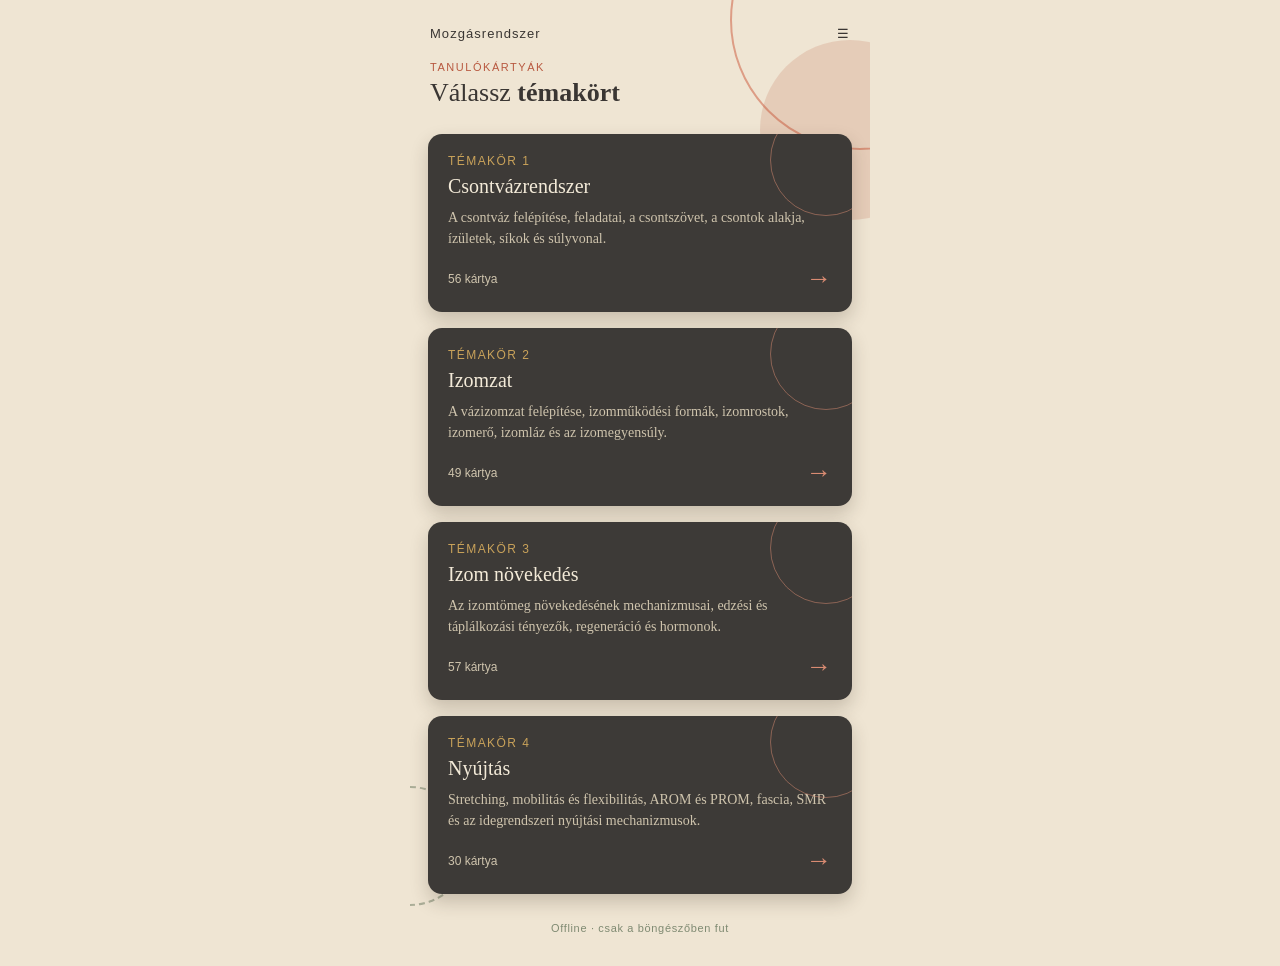
==== commit 25df15be: "Add files via upload" ====
--- a/anat2/index.html
+++ b/anat2/index.html
@@ -486,7 +486,7 @@
       desc: "Az izomtömeg növekedésének mechanizmusai, edzési és táplálkozási tényezők, regeneráció és hormonok.",
       cards: [
         { q: "Mit jelent az izomzat növekedése?", a: "Az izom méretének és keresztmetszetének növekedését, amelyet elsősorban az izomrostok hipertrófiája okoz." },
-        { q: "Mi a hipertrófia?", a: "A sejtek méretének növekedése. Az izomban az izomrostok keresztmetszete növekszik." },
+        { q: "Mit jelent a hipertrófia (hypertrófia)?", a: "Az izomrostok méretének és keresztmetszetének növekedése." },
         { q: "Mi a hiperplázia?", a: "A sejtek számának növekedése. Emberben az izomnövekedésben betöltött szerepe nem bizonyított egyértelműen." },
         { q: "Mi a különbség a hipertrófia és a hiperplázia között?", a: "Hipertrófia: a sejtek mérete nő. Hiperplázia: a sejtek száma nő." },
         { q: "Mi váltja ki elsősorban az izomnövekedést?", a: "A megfelelő ellenállásos edzés, a mechanikai feszülés, az anyagcsere-folyamatok és a megfelelő regeneráció." },
@@ -497,13 +497,11 @@
         { q: "Mi a mTOR szerepe az izomnövekedésben?", a: "A sejten belüli jelátviteli útvonal része, amely szabályozza és serkenti a fehérjeszintézist." },
         { q: "Mi a műholdsejtek (szatellitsejtek) szerepe?", a: "Segítik az izomrostok regenerációját és növekedését, valamint új sejtmagokkal járulhatnak hozzá az izomrostok működéséhez." },
         { q: "Miért fontosak a sejtmagok az izomrostban?", a: "A sejtmagok szabályozzák a fehérjeszintézishez szükséges folyamatokat." },
-        { q: "Mi a miofibrilláris hipertrófia?", a: "A kontraktilis fehérjék és miofibrillumok mennyiségének növekedése." },
-        { q: "Mi a szarkoplazmatikus hipertrófia?", a: "Az izomrost sejtplazmájának és egyéb nem kontraktilis alkotóelemeinek térfogatnövekedése." },
+        { q: "Mi a miofibrilláris hipertrófia lényege?", a: "A kontraktilis elemek, vagyis a miofibrillumok, valamint az aktin- és miozinfehérjék mennyiségének növekedése." },
+        { q: "Mi a szarkoplazmatikus hipertrófia lényege?", a: "Az izomrost sejtplazmájának (szarkoplazmájának) térfogatnövekedése." },
         { q: "Milyen szerepe van a progresszív túlterhelésnek?", a: "A terhelés fokozatos növelésével új alkalmazkodási ingert biztosít az izmok számára." },
         { q: "Mit jelent a progresszív túlterhelés?", a: "Az edzés terhelésének fokozatos növelését, például nagyobb súly, több ismétlés vagy több sorozat alkalmazását." },
         { q: "Miért fontos az edzés intenzitása?", a: "Mert megfelelően nagy terhelés szükséges az izom alkalmazkodási folyamatainak kiváltásához." },
-        { q: "Miért fontos az edzésvolumen?", a: "Az összes elvégzett edzésmunka mennyisége befolyásolja az izomra jutó ingert." },
-        { q: "Mit jelent az edzésvolumen?", a: "Az edzés során végzett munka mennyiségét; gyakran sorozat × ismétlés × súly alapján becsülik." },
         { q: "Miért fontos a megfelelő ismétlésszám?", a: "A különböző ismétléstartományok eltérő módon teszik lehetővé a terhelés szabályozását, de megfelelő erőkifejtés mellett több tartomány is elősegítheti a hipertrófiát." },
         { q: "Miért fontos az izom regenerációja?", a: "Mert az alkalmazkodási és helyreállítási folyamatok az edzések közötti időszakban zajlanak." },
         { q: "Mi történik az izommal pihenés közben?", a: "Helyreállnak a terhelés okozta változások, és megfelelő feltételek mellett növekedhet az izomfehérjék mennyisége." },
@@ -514,7 +512,7 @@
         { q: "Miért fontos a megfelelő energiabevitel?", a: "A túl alacsony energiabevitel ronthatja a regenerációt és korlátozhatja az izomnövekedést." },
         { q: "Milyen szerepe van a hormonoknak az izomnövekedésben?", a: "Szabályozzák az anyagcserét, a fehérjeszintézist és az izomszövet alkalmazkodását." },
         { q: "Milyen hormonok kapcsolódnak az izomnövekedéshez?", a: "Például tesztoszteron, növekedési hormon és IGF-1." },
-        { q: "Mi a különbség az izomerő növekedése és az izomtömeg növekedése között?", a: "Az erő idegrendszeri alkalmazkodással is nőhet, míg az izomtömeg növekedése főként szerkezeti változás." },
+        { q: "Az izomerő növekedése minden esetben együtt jár az izomtömeg növekedésével?", a: "Nem. Az izomerő növekedése nem minden esetben jár együtt az izomtömeg növekedésével." },
         { q: "Miért nem nő mindenkinél ugyanolyan gyorsan az izomtömeg?", a: "Genetikai adottságok, életkor, hormonális háttér, edzésmúlt, táplálkozás és regeneráció miatt." },
         { q: "Milyen szerepe van a genetikának az izomnövekedésben?", a: "Befolyásolja az izomrosttípusok arányát, az izomformát, a növekedési potenciált és az alkalmazkodás mértékét." },
         { q: "Mi az izomsorvadás (atrophia)?", a: "Az izomrostok méretének és az izomtömegnek a csökkenése." },
@@ -527,9 +525,23 @@
         { q: "Mi a túledzés?", a: "Tartósan túl nagy edzésterhelés és elégtelen regeneráció miatt kialakuló állapot, amely teljesítményromlással járhat." },
         { q: "Milyen jelei lehetnek a túlterhelésnek?", a: "Tartós fáradtság, teljesítménycsökkenés, alvászavar, motivációvesztés és elhúzódó izomfájdalom." },
         { q: "Mi a különbség az izomépítés és a zsírtömeg növekedése között?", a: "Az izomépítés az izomszövet növekedése, míg a zsírtömeg növekedése a zsírszövet mennyiségének emelkedése." },
-        { q: "Miért fontos a megfelelő edzésterv?", a: "Biztosítja a terhelés fokozatosságát, a megfelelő edzésvolument és a regenerációt." },
-        { q: "Mit jelent az izomépítés szempontjából a kalóriatöbblet?", a: "A szervezet több energiát kap, mint amennyit felhasznál; ez támogathatja az izomnövekedést." },
-        { q: "Lehetséges-e izmot építeni kalóriadeficitben?", a: "Igen, főként kezdőknél, újrakezdőknél vagy nagyobb zsírtartalékkal rendelkezőknél, megfelelő edzéssel és fehérjebevitellel." }
+        { q: "Lehetséges-e izmot építeni kalóriadeficitben?", a: "Igen, főként kezdőknél, újrakezdőknél vagy nagyobb zsírtartalékkal rendelkezőknél, megfelelő edzéssel és fehérjebevitellel." },
+        { q: "Milyen két fő alkalmazkodási folyamat eredményezheti az izomerő növekedését?", a: "Neurális (idegi) adaptáció és szöveti adaptáció." },
+        { q: "Mi a neurális adaptáció?", a: "Az idegrendszer alkalmazkodása, amely során hatékonyabban képes aktiválni és irányítani az izmokat." },
+        { q: "Mi a szöveti adaptáció?", a: "Az izom szerkezeti változása, például az izomrostok keresztmetszetének és a kontraktilis fehérjék mennyiségének növekedése." },
+        { q: "Mi történik az izomerő növekedése során?", a: "Hatékonyabbá válik az idegrendszeri izomaktiváció, javul az izmok együttműködése, növekedhet az izomrostok keresztmetszete és a kontraktilis fehérjék mennyisége." },
+        { q: "Miért jelentős a neurális adaptáció az edzés kezdeti szakaszában?", a: "Mert az erő kezdetben főként idegrendszeri alkalmazkodás miatt növekszik, akár jelentős izomtömeg-növekedés nélkül is." },
+        { q: "Mitől függ az izomerő neurális adaptáció során?", a: "Az elektromos impulzusok frekvenciájától és az erőkifejtésbe bekapcsolódó motoros egységek számától." },
+        { q: "Mi a motoros egység (unitas motoria)?", a: "Egy mozgató idegsejt (motoneuron) és az általa beidegzett izomrostok összessége." },
+        { q: "Mit jelent a motoros egységek rekrutációja?", a: "Egyre több motoros egység bekapcsolása az erőkifejtésbe, így több izomrost vesz részt a munkában." },
+        { q: "Mit jelent a tüzelési frekvencia növekedése?", a: "A mozgató idegsejtek gyakrabban küldenek elektromos impulzusokat az izomrostoknak." },
+        { q: "Miért lehet egy kisebb izomtömegű ember erősebb egy nagyobb izomtömegűnél?", a: "Mert hatékonyabb lehet az idegrendszeri aktivációja, jobb lehet az izomkoordinációja, a technikája és a biomechanikai adottsága." },
+        { q: "Mi a keresztadaptáció (cross-education)?", a: "Az egyik végtag edzése az ellenoldali, nem edzett végtagban is erőnövekedést okozhat, elsősorban idegrendszeri alkalmazkodás révén." },
+        { q: "Miért nem jár automatikusan az izomtömeg növekedése funkcionális erőnövekedéssel?", a: "Mert a funkcionális erőhöz nemcsak izomtömeg, hanem idegrendszeri aktiváció, koordináció, mobilitás, stabilitás és megfelelő technika is szükséges." },
+        { q: "Mi szükséges a megfelelő funkcionális erőhöz?", a: "Megfelelő idegrendszeri aktiváció, jó izomkoordináció, ízületi mobilitás, stabilitás, egyensúly, helyes mozgástechnika és az izmok együttműködése." },
+        { q: "Hogyan zajlik az izomerő növekedésének szöveti adaptációja?", a: "Növekszik az izomrostok keresztmetszete, a kontraktilis fehérjék és a miofibrillumok mennyisége, alkalmazkodik a kötőszövet, és javulhat az energiaellátás." },
+        { q: "Milyen két fő típusát különböztetjük meg a hipertrófiának?", a: "Miofibrilláris és szarkoplazmatikus hipertrófiát." },
+        { q: "Mi a funkcionális különbség a miofibrilláris és a szarkoplazmatikus hipertrófia között?", a: "A miofibrilláris hipertrófia közvetlenebbül növeli az összehúzódó elemek mennyiségét és az erőkifejtő kapacitást, míg a szarkoplazmatikus főként az izom térfogatát növeli, nem feltétlenül arányos erőnövekedéssel." }
       ]
     },
     {
